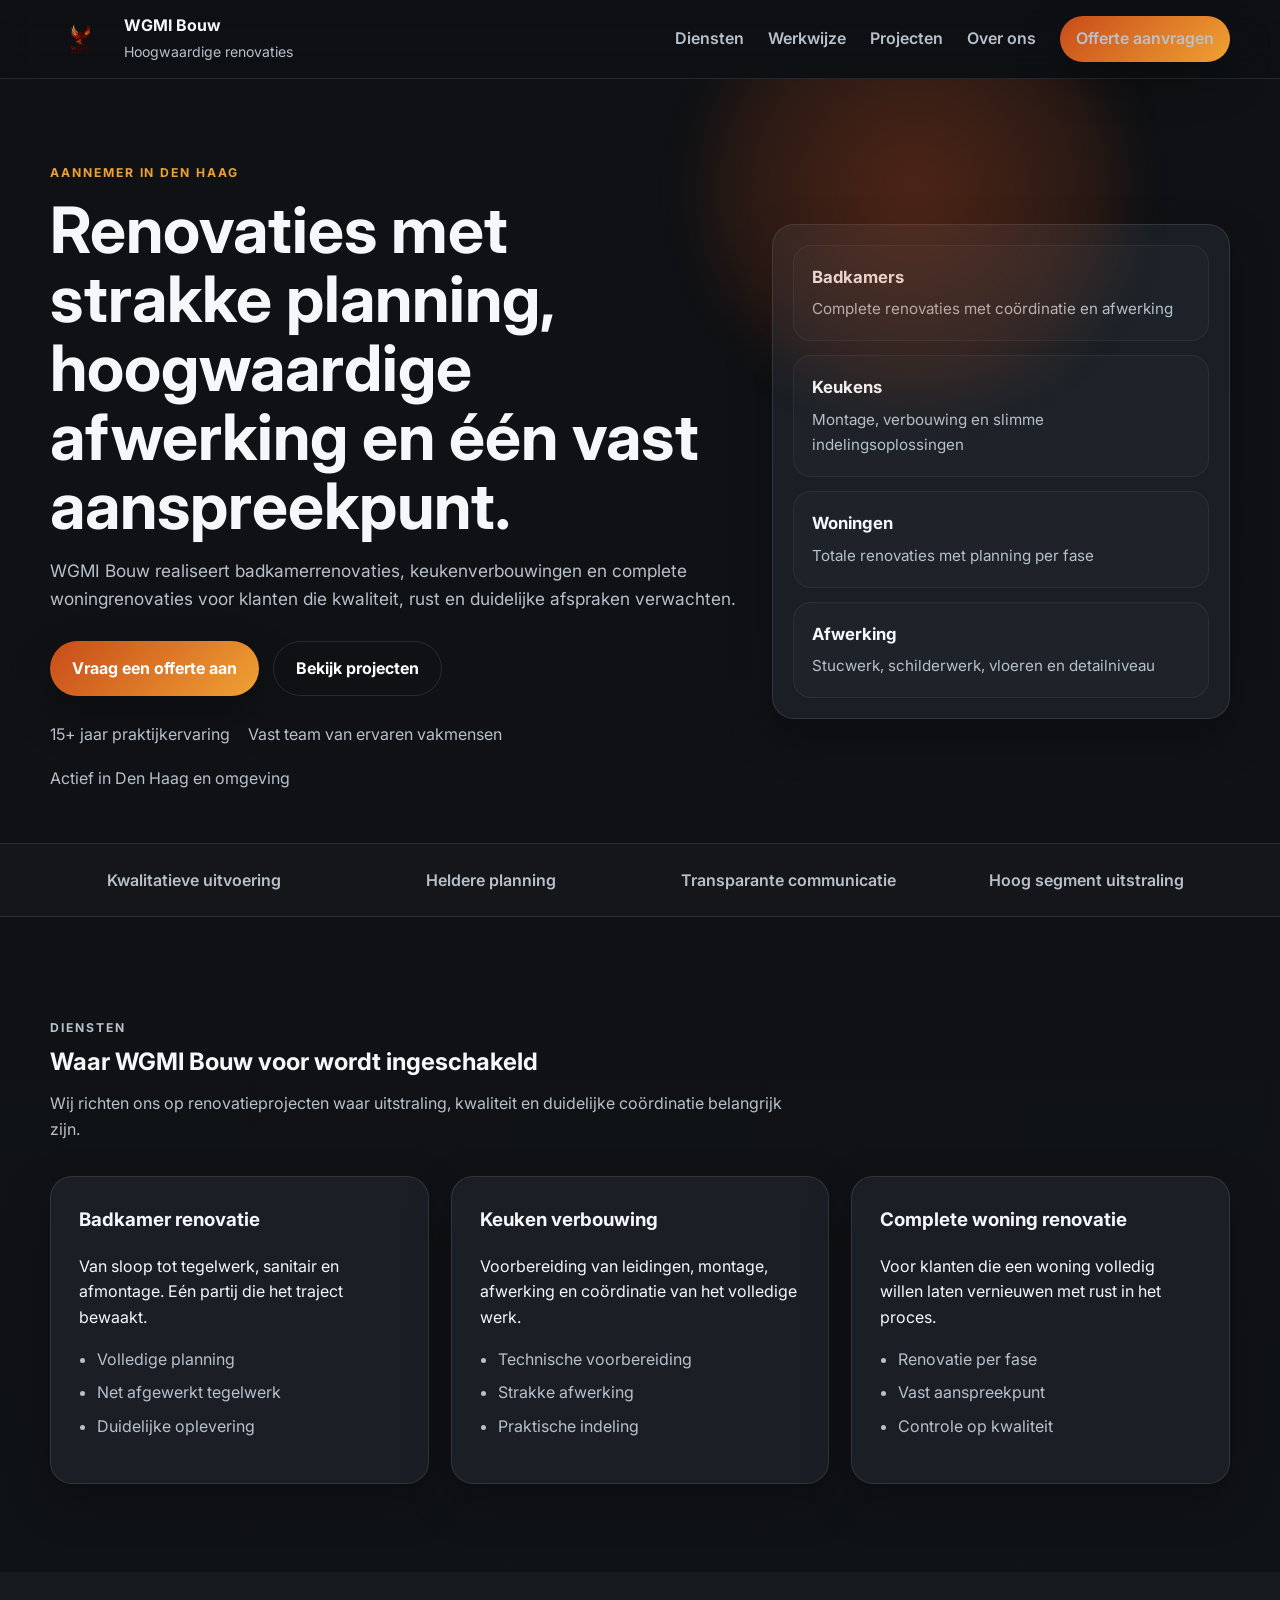
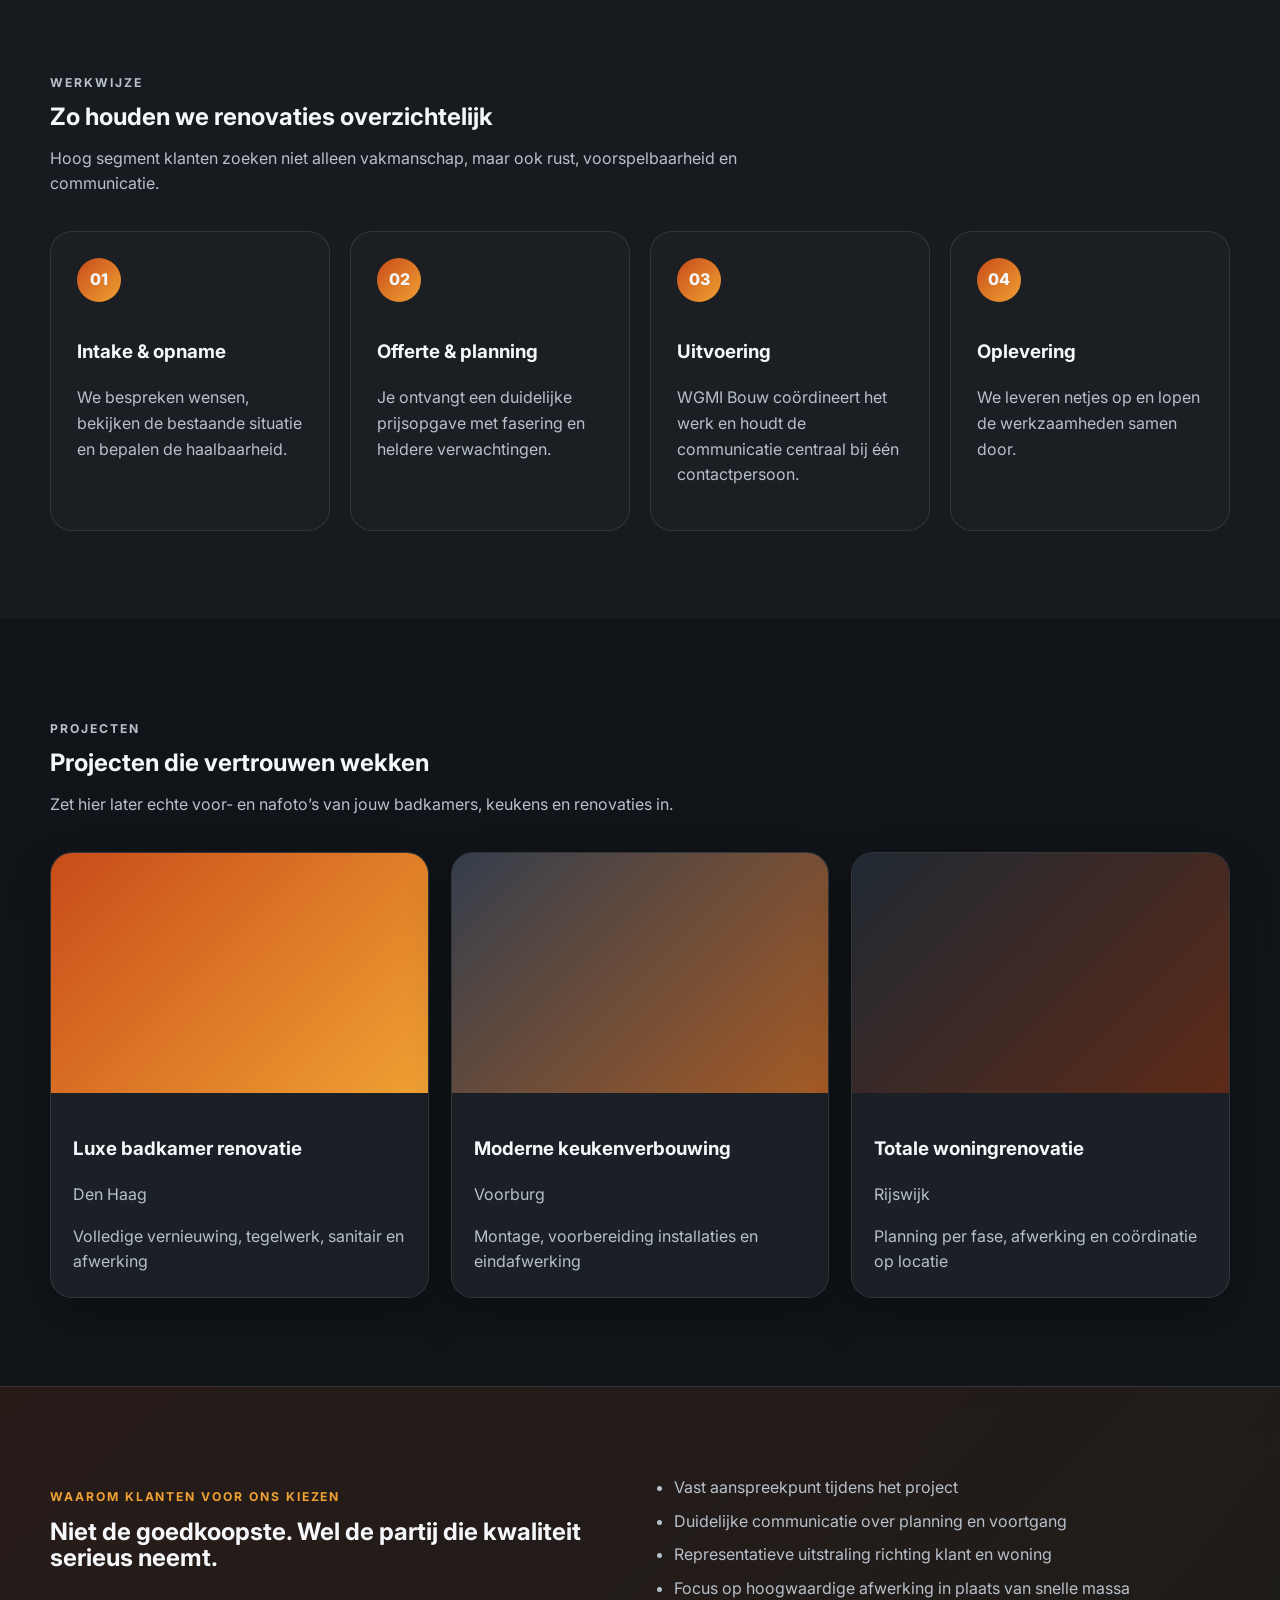
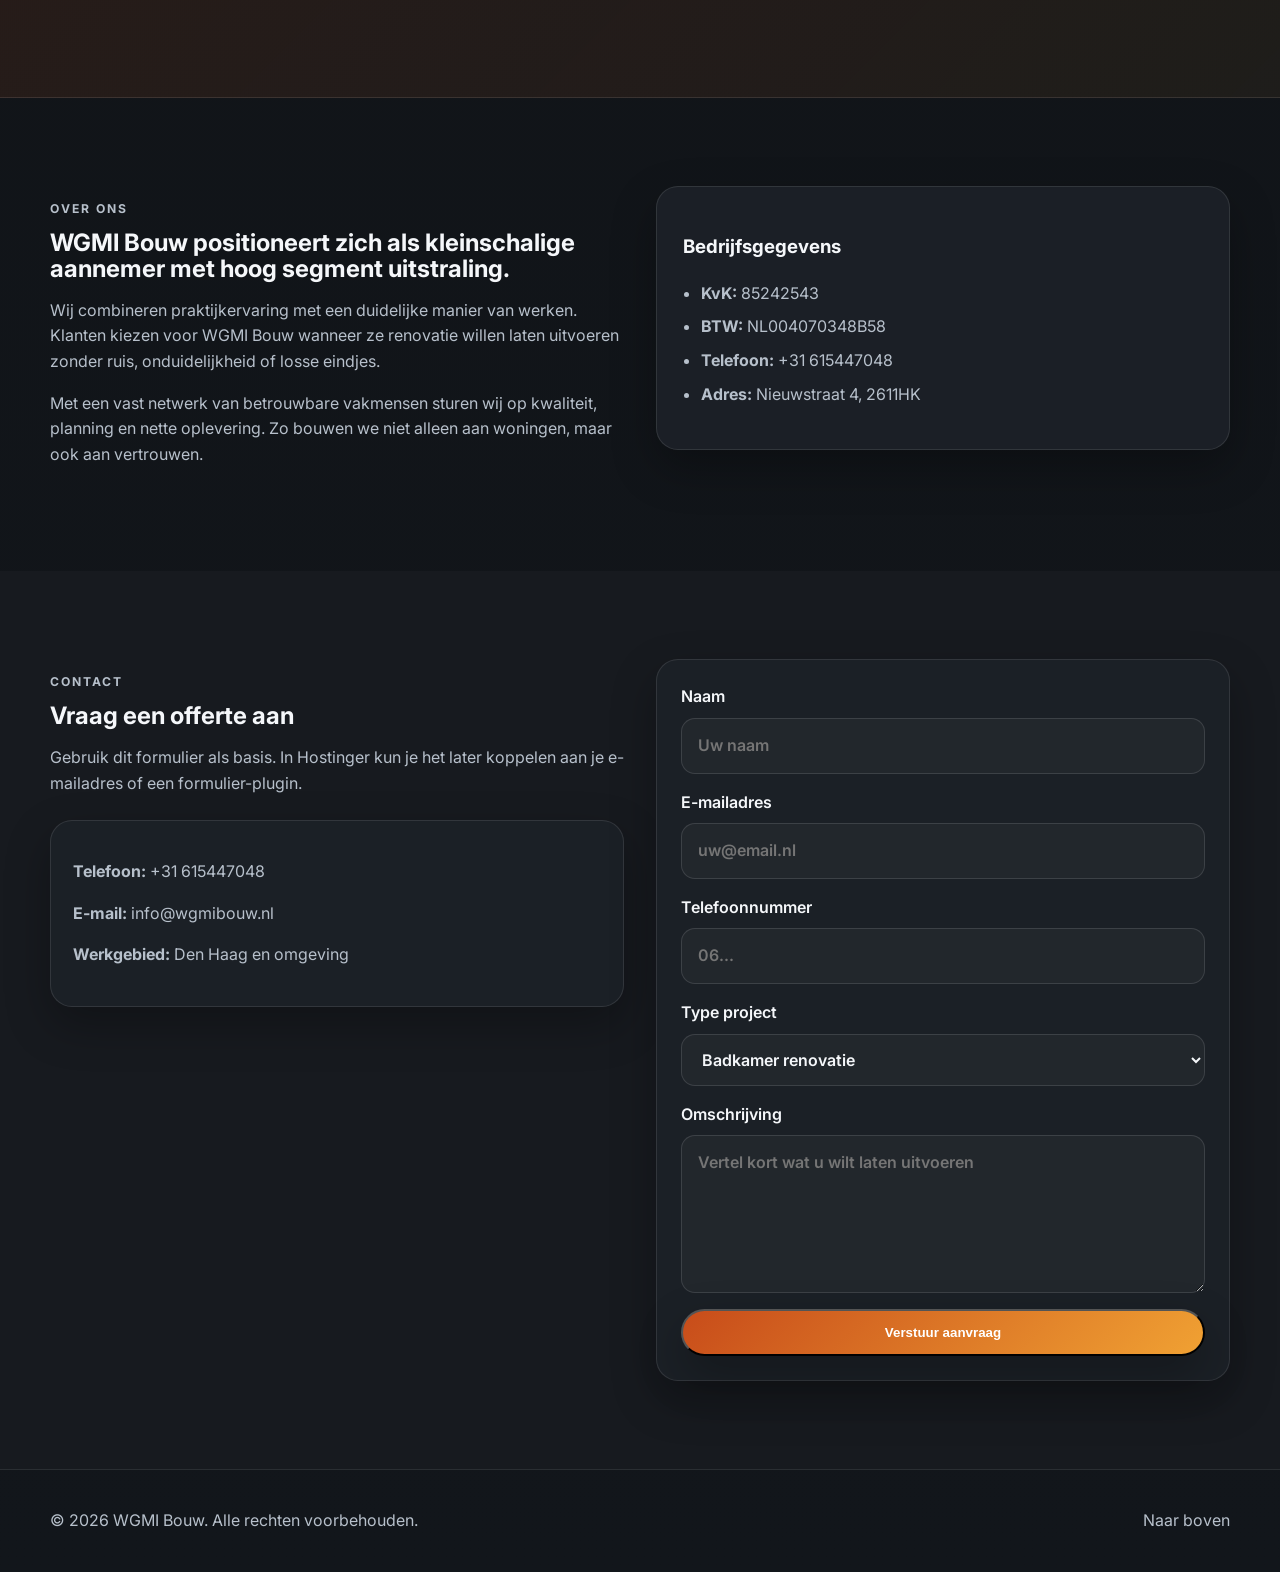
==== index.html @ ca3b4410 "Initial commit" ====
<!DOCTYPE html>
<html lang="nl">
<head>
  <meta charset="UTF-8" />
  <meta name="viewport" content="width=device-width, initial-scale=1.0" />
  <title>WGMI Bouw | Hoogwaardige renovaties in Den Haag</title>
  <meta name="description" content="WGMI Bouw realiseert hoogwaardige badkamerrenovaties, keukenverbouwingen en complete woningrenovaties in Den Haag en omgeving." />
  <meta name="keywords" content="aannemer Den Haag, renovatie Den Haag, badkamer renovatie Den Haag, keuken verbouwing Den Haag, WGMI Bouw" />
  <meta property="og:title" content="WGMI Bouw | Hoogwaardige renovaties in Den Haag" />
  <meta property="og:description" content="Duidelijke planning, hoogwaardige afwerking en één vast aanspreekpunt voor renovaties in Den Haag." />
  <meta property="og:image" content="assets/logo.png" />
  <link rel="preconnect" href="https://fonts.googleapis.com">
  <link rel="preconnect" href="https://fonts.gstatic.com" crossorigin>
  <link href="https://fonts.googleapis.com/css2?family=Inter:wght@400;500;600;700;800&display=swap" rel="stylesheet">
  <link rel="stylesheet" href="styles.css" />
</head>
<body>
  <header class="site-header">
    <div class="container nav-wrap">
      <a class="brand" href="#top">
        <img src="assets/logo.png" alt="WGMI Bouw logo">
        <div>
          <strong>WGMI Bouw</strong>
          <span>Hoogwaardige renovaties</span>
        </div>
      </a>

      <button class="nav-toggle" aria-label="Open menu">☰</button>

      <nav class="nav">
        <a href="#diensten">Diensten</a>
        <a href="#werkwijze">Werkwijze</a>
        <a href="#projecten">Projecten</a>
        <a href="#over">Over ons</a>
        <a href="#contact" class="btn btn-small">Offerte aanvragen</a>
      </nav>
    </div>
  </header>

  <main id="top">
    <section class="hero">
      <div class="container hero-grid">
        <div class="hero-copy">
          <p class="eyebrow">Aannemer in Den Haag</p>
          <h1>Renovaties met strakke planning, hoogwaardige afwerking en één vast aanspreekpunt.</h1>
          <p class="lead">
            WGMI Bouw realiseert badkamerrenovaties, keukenverbouwingen en complete woningrenovaties
            voor klanten die kwaliteit, rust en duidelijke afspraken verwachten.
          </p>

          <div class="hero-cta">
            <a href="#contact" class="btn">Vraag een offerte aan</a>
            <a href="#projecten" class="btn btn-secondary">Bekijk projecten</a>
          </div>

          <ul class="hero-points">
            <li>15+ jaar praktijkervaring</li>
            <li>Vast team van ervaren vakmensen</li>
            <li>Actief in Den Haag en omgeving</li>
          </ul>
        </div>

        <div class="hero-card">
          <div class="stat-grid">
            <article>
              <strong>Badkamers</strong>
              <span>Complete renovaties met coördinatie en afwerking</span>
            </article>
            <article>
              <strong>Keukens</strong>
              <span>Montage, verbouwing en slimme indelingsoplossingen</span>
            </article>
            <article>
              <strong>Woningen</strong>
              <span>Totale renovaties met planning per fase</span>
            </article>
            <article>
              <strong>Afwerking</strong>
              <span>Stucwerk, schilderwerk, vloeren en detailniveau</span>
            </article>
          </div>
        </div>
      </div>
    </section>

    <section class="trustbar">
      <div class="container trust-items">
        <span>Kwalitatieve uitvoering</span>
        <span>Heldere planning</span>
        <span>Transparante communicatie</span>
        <span>Hoog segment uitstraling</span>
      </div>
    </section>

    <section id="diensten" class="section">
      <div class="container">
        <div class="section-head">
          <p class="eyebrow">Diensten</p>
          <h2>Waar WGMI Bouw voor wordt ingeschakeld</h2>
          <p>
            Wij richten ons op renovatieprojecten waar uitstraling, kwaliteit en duidelijke coördinatie belangrijk zijn.
          </p>
        </div>

        <div class="cards three">
          <article class="card service-card">
            <h3>Badkamer renovatie</h3>
            <p>Van sloop tot tegelwerk, sanitair en afmontage. Eén partij die het traject bewaakt.</p>
            <ul>
              <li>Volledige planning</li>
              <li>Net afgewerkt tegelwerk</li>
              <li>Duidelijke oplevering</li>
            </ul>
          </article>

          <article class="card service-card">
            <h3>Keuken verbouwing</h3>
            <p>Voorbereiding van leidingen, montage, afwerking en coördinatie van het volledige werk.</p>
            <ul>
              <li>Technische voorbereiding</li>
              <li>Strakke afwerking</li>
              <li>Praktische indeling</li>
            </ul>
          </article>

          <article class="card service-card">
            <h3>Complete woning renovatie</h3>
            <p>Voor klanten die een woning volledig willen laten vernieuwen met rust in het proces.</p>
            <ul>
              <li>Renovatie per fase</li>
              <li>Vast aanspreekpunt</li>
              <li>Controle op kwaliteit</li>
            </ul>
          </article>
        </div>
      </div>
    </section>

    <section id="werkwijze" class="section section-dark">
      <div class="container">
        <div class="section-head">
          <p class="eyebrow">Werkwijze</p>
          <h2>Zo houden we renovaties overzichtelijk</h2>
          <p>
            Hoog segment klanten zoeken niet alleen vakmanschap, maar ook rust, voorspelbaarheid en communicatie.
          </p>
        </div>

        <div class="steps">
          <article class="step">
            <span>01</span>
            <h3>Intake & opname</h3>
            <p>We bespreken wensen, bekijken de bestaande situatie en bepalen de haalbaarheid.</p>
          </article>
          <article class="step">
            <span>02</span>
            <h3>Offerte & planning</h3>
            <p>Je ontvangt een duidelijke prijsopgave met fasering en heldere verwachtingen.</p>
          </article>
          <article class="step">
            <span>03</span>
            <h3>Uitvoering</h3>
            <p>WGMI Bouw coördineert het werk en houdt de communicatie centraal bij één contactpersoon.</p>
          </article>
          <article class="step">
            <span>04</span>
            <h3>Oplevering</h3>
            <p>We leveren netjes op en lopen de werkzaamheden samen door.</p>
          </article>
        </div>
      </div>
    </section>

    <section id="projecten" class="section">
      <div class="container">
        <div class="section-head">
          <p class="eyebrow">Projecten</p>
          <h2>Projecten die vertrouwen wekken</h2>
          <p>
            Zet hier later echte voor- en nafoto’s van jouw badkamers, keukens en renovaties in.
          </p>
        </div>

        <div class="cards three portfolio">
          <article class="project-card">
            <div class="project-visual gradient-1"></div>
            <div class="project-body">
              <h3>Luxe badkamer renovatie</h3>
              <p>Den Haag</p>
              <span>Volledige vernieuwing, tegelwerk, sanitair en afwerking</span>
            </div>
          </article>

          <article class="project-card">
            <div class="project-visual gradient-2"></div>
            <div class="project-body">
              <h3>Moderne keukenverbouwing</h3>
              <p>Voorburg</p>
              <span>Montage, voorbereiding installaties en eindafwerking</span>
            </div>
          </article>

          <article class="project-card">
            <div class="project-visual gradient-3"></div>
            <div class="project-body">
              <h3>Totale woningrenovatie</h3>
              <p>Rijswijk</p>
              <span>Planning per fase, afwerking en coördinatie op locatie</span>
            </div>
          </article>
        </div>
      </div>
    </section>

    <section class="section section-accent">
      <div class="container split">
        <div>
          <p class="eyebrow">Waarom klanten voor ons kiezen</p>
          <h2>Niet de goedkoopste. Wel de partij die kwaliteit serieus neemt.</h2>
        </div>

        <ul class="check-list">
          <li>Vast aanspreekpunt tijdens het project</li>
          <li>Duidelijke communicatie over planning en voortgang</li>
          <li>Representatieve uitstraling richting klant en woning</li>
          <li>Focus op hoogwaardige afwerking in plaats van snelle massa</li>
        </ul>
      </div>
    </section>

    <section id="over" class="section">
      <div class="container about-grid">
        <div>
          <p class="eyebrow">Over ons</p>
          <h2>WGMI Bouw positioneert zich als kleinschalige aannemer met hoog segment uitstraling.</h2>
          <p>
            Wij combineren praktijkervaring met een duidelijke manier van werken. Klanten kiezen voor WGMI Bouw
            wanneer ze renovatie willen laten uitvoeren zonder ruis, onduidelijkheid of losse eindjes.
          </p>
          <p>
            Met een vast netwerk van betrouwbare vakmensen sturen wij op kwaliteit, planning en nette oplevering.
            Zo bouwen we niet alleen aan woningen, maar ook aan vertrouwen.
          </p>
        </div>

        <aside class="about-box">
          <h3>Bedrijfsgegevens</h3>
          <ul>
            <li><strong>KvK:</strong> 85242543</li>
            <li><strong>BTW:</strong> NL004070348B58</li>
            <li><strong>Telefoon:</strong> +31 615447048</li>
            <li><strong>Adres:</strong> Nieuwstraat 4, 2611HK</li>
          </ul>
        </aside>
      </div>
    </section>

    <section id="contact" class="section section-dark">
      <div class="container contact-grid">
        <div>
          <p class="eyebrow">Contact</p>
          <h2>Vraag een offerte aan</h2>
          <p>
            Gebruik dit formulier als basis. In Hostinger kun je het later koppelen aan je e-mailadres of een formulier-plugin.
          </p>

          <div class="contact-card">
            <p><strong>Telefoon:</strong> <a href="tel:+31615447048">+31 615447048</a></p>
            <p><strong>E-mail:</strong> <a href="mailto:info@wgmibouw.nl">info@wgmibouw.nl</a></p>
            <p><strong>Werkgebied:</strong> Den Haag en omgeving</p>
          </div>
        </div>

        <form class="contact-form">
          <label>Naam
            <input type="text" placeholder="Uw naam">
          </label>

          <label>E-mailadres
            <input type="email" placeholder="uw@email.nl">
          </label>

          <label>Telefoonnummer
            <input type="tel" placeholder="06...">
          </label>

          <label>Type project
            <select>
              <option>Badkamer renovatie</option>
              <option>Keuken verbouwing</option>
              <option>Woning renovatie</option>
              <option>Afwerking / overige werkzaamheden</option>
            </select>
          </label>

          <label>Omschrijving
            <textarea rows="5" placeholder="Vertel kort wat u wilt laten uitvoeren"></textarea>
          </label>

          <button type="submit" class="btn">Verstuur aanvraag</button>
        </form>
      </div>
    </section>
  </main>

  <footer class="site-footer">
    <div class="container footer-wrap">
      <p>© <span id="year"></span> WGMI Bouw. Alle rechten voorbehouden.</p>
      <a href="#top">Naar boven</a>
    </div>
  </footer>

  <script src="script.js"></script>
</body>
</html>
---- styles.css ----
:root {
  --bg: #0f1114;
  --bg-soft: #171a1f;
  --panel: #1d2128;
  --text: #f5f7fa;
  --muted: #b7c0cb;
  --line: rgba(255,255,255,0.1);
  --accent: #c84c1a;
  --accent-2: #f0a133;
  --shadow: 0 18px 45px rgba(0,0,0,.28);
  --radius: 22px;
  --max: 1180px;
}

* { box-sizing: border-box; }
html { scroll-behavior: smooth; }

body {
  margin: 0;
  font-family: 'Inter', sans-serif;
  background: linear-gradient(180deg, #0f1114 0%, #12161b 100%);
  color: var(--text);
  line-height: 1.6;
}

img { max-width: 100%; display: block; }
a { color: inherit; text-decoration: none; }

.container {
  width: min(calc(100% - 32px), var(--max));
  margin: 0 auto;
}

.section { padding: 88px 0; }
.section-dark { background: var(--bg-soft); }

.section-accent {
  background: linear-gradient(135deg, rgba(200,76,26,.12), rgba(240,161,51,.06));
  border-top: 1px solid var(--line);
  border-bottom: 1px solid var(--line);
}

.eyebrow {
  color: var(--accent-2);
  text-transform: uppercase;
  letter-spacing: .16em;
  font-size: .76rem;
  font-weight: 700;
  margin-bottom: 12px;
}

.section-head {
  max-width: 760px;
  margin-bottom: 34px;
}

.section-head h2, .hero h1, .split h2, .about-grid h2, .contact-grid h2 {
  line-height: 1.08;
  margin: 0 0 14px;
}

.section-head p, .lead, .about-grid p, .contact-grid p {
  color: var(--muted);
}

.site-header {
  position: sticky;
  top: 0;
  z-index: 20;
  backdrop-filter: blur(16px);
  background: rgba(15,17,20,.72);
  border-bottom: 1px solid var(--line);
}

.nav-wrap {
  display: flex;
  align-items: center;
  justify-content: space-between;
  min-height: 78px;
  gap: 18px;
}

.brand {
  display: flex;
  align-items: center;
  gap: 12px;
}

.brand img {
  width: 62px;
  height: 62px;
  object-fit: contain;
}

.brand strong {
  display: block;
  font-size: 1rem;
}

.brand span {
  color: var(--muted);
  font-size: .88rem;
}

.nav {
  display: flex;
  align-items: center;
  gap: 24px;
}

.nav a {
  color: var(--muted);
  font-weight: 600;
}

.nav a:hover { color: var(--text); }

.nav-toggle {
  display: none;
  background: transparent;
  color: var(--text);
  border: 1px solid var(--line);
  border-radius: 12px;
  padding: 8px 12px;
}

.btn {
  display: inline-flex;
  align-items: center;
  justify-content: center;
  padding: 14px 22px;
  border-radius: 999px;
  background: linear-gradient(135deg, var(--accent), var(--accent-2));
  color: white;
  font-weight: 700;
  box-shadow: var(--shadow);
}

.btn-small { padding: 10px 16px; }

.btn-secondary {
  background: transparent;
  border: 1px solid var(--line);
  box-shadow: none;
}

.hero {
  padding: 72px 0 52px;
  position: relative;
  overflow: clip;
}

.hero::before {
  content: "";
  position: absolute;
  inset: -100px auto auto 55%;
  width: 420px;
  height: 420px;
  border-radius: 50%;
  background: radial-gradient(circle, rgba(200,76,26,.35), rgba(200,76,26,0));
  filter: blur(24px);
}

.hero-grid {
  display: grid;
  grid-template-columns: 1.2fr .8fr;
  gap: 34px;
  align-items: center;
}

.hero h1 {
  font-size: clamp(2.4rem, 5vw, 4.3rem);
}

.lead {
  font-size: 1.08rem;
  max-width: 720px;
}

.hero-cta {
  display: flex;
  gap: 14px;
  flex-wrap: wrap;
  margin: 28px 0 26px;
}

.hero-points {
  display: flex;
  flex-wrap: wrap;
  gap: 18px;
  padding: 0;
  margin: 0;
  list-style: none;
  color: var(--muted);
}

.hero-card, .card, .project-card, .about-box, .contact-form, .contact-card {
  background: rgba(29,33,40,.88);
  border: 1px solid var(--line);
  border-radius: var(--radius);
  box-shadow: var(--shadow);
}

.hero-card { padding: 20px; }

.stat-grid {
  display: grid;
  gap: 14px;
}

.stat-grid article {
  padding: 18px;
  background: rgba(255,255,255,.02);
  border: 1px solid rgba(255,255,255,.06);
  border-radius: 18px;
}

.stat-grid strong {
  display: block;
  margin-bottom: 6px;
  font-size: 1.05rem;
}

.stat-grid span {
  color: var(--muted);
  font-size: .95rem;
}

.trustbar {
  border-top: 1px solid var(--line);
  border-bottom: 1px solid var(--line);
  background: rgba(255,255,255,.02);
}

.trust-items {
  min-height: 72px;
  display: grid;
  grid-template-columns: repeat(4, 1fr);
  gap: 10px;
  align-items: center;
  text-align: center;
  color: var(--muted);
  font-weight: 600;
}

.cards.three, .portfolio {
  display: grid;
  grid-template-columns: repeat(3, 1fr);
  gap: 22px;
}

.card { padding: 28px; }

.service-card h3 { margin-top: 0; }

.service-card ul,
.check-list,
.about-box ul {
  padding-left: 18px;
  color: var(--muted);
}

.service-card li,
.check-list li,
.about-box li {
  margin-bottom: 8px;
}

.steps {
  display: grid;
  grid-template-columns: repeat(4, 1fr);
  gap: 20px;
}

.step {
  padding: 26px;
  background: rgba(255,255,255,.02);
  border: 1px solid var(--line);
  border-radius: var(--radius);
}

.step span {
  display: inline-flex;
  width: 44px;
  height: 44px;
  align-items: center;
  justify-content: center;
  border-radius: 50%;
  background: linear-gradient(135deg, var(--accent), var(--accent-2));
  font-weight: 800;
  margin-bottom: 16px;
}

.step p { color: var(--muted); }

.project-card { overflow: hidden; }

.project-visual { height: 240px; }

.gradient-1 { background: linear-gradient(135deg, #c84c1a, #f0a133); }
.gradient-2 { background: linear-gradient(135deg, #343e4d, #a55b25); }
.gradient-3 { background: linear-gradient(135deg, #1f2933, #5d2a17); }

.project-body { padding: 22px; }

.project-body p,
.project-body span {
  color: var(--muted);
  display: block;
}

.split,
.about-grid,
.contact-grid {
  display: grid;
  grid-template-columns: 1fr 1fr;
  gap: 32px;
  align-items: start;
}

.check-list { margin: 0; }

.about-box { padding: 26px; }

.contact-card {
  padding: 22px;
  margin-top: 24px;
}

.contact-form {
  padding: 24px;
  display: grid;
  gap: 16px;
}

.contact-form label {
  display: grid;
  gap: 8px;
  font-weight: 600;
}

input, select, textarea {
  width: 100%;
  border-radius: 14px;
  border: 1px solid rgba(255,255,255,.12);
  background: rgba(255,255,255,.03);
  color: var(--text);
  padding: 14px 16px;
  font: inherit;
}

textarea { resize: vertical; }

.site-footer {
  border-top: 1px solid var(--line);
  padding: 22px 0;
}

.footer-wrap {
  display: flex;
  align-items: center;
  justify-content: space-between;
  gap: 20px;
  color: var(--muted);
}

@media (max-width: 980px) {
  .hero-grid,
  .split,
  .about-grid,
  .contact-grid,
  .steps,
  .cards.three,
  .portfolio,
  .trust-items {
    grid-template-columns: 1fr 1fr;
  }
}

@media (max-width: 760px) {
  .nav-toggle { display: inline-flex; }

  .nav {
    position: absolute;
    right: 16px;
    top: 78px;
    background: rgba(23,26,31,.98);
    border: 1px solid var(--line);
    border-radius: 18px;
    padding: 14px;
    min-width: 220px;
    display: none;
    flex-direction: column;
    align-items: stretch;
    gap: 12px;
  }

  .nav.open { display: flex; }

  .hero-grid,
  .split,
  .about-grid,
  .contact-grid,
  .steps,
  .cards.three,
  .portfolio,
  .trust-items {
    grid-template-columns: 1fr;
  }

  .section { padding: 72px 0; }
  .hero { padding-top: 42px; }
  .hero h1 { font-size: 2.3rem; }
  .footer-wrap { flex-direction: column; align-items: flex-start; }
}
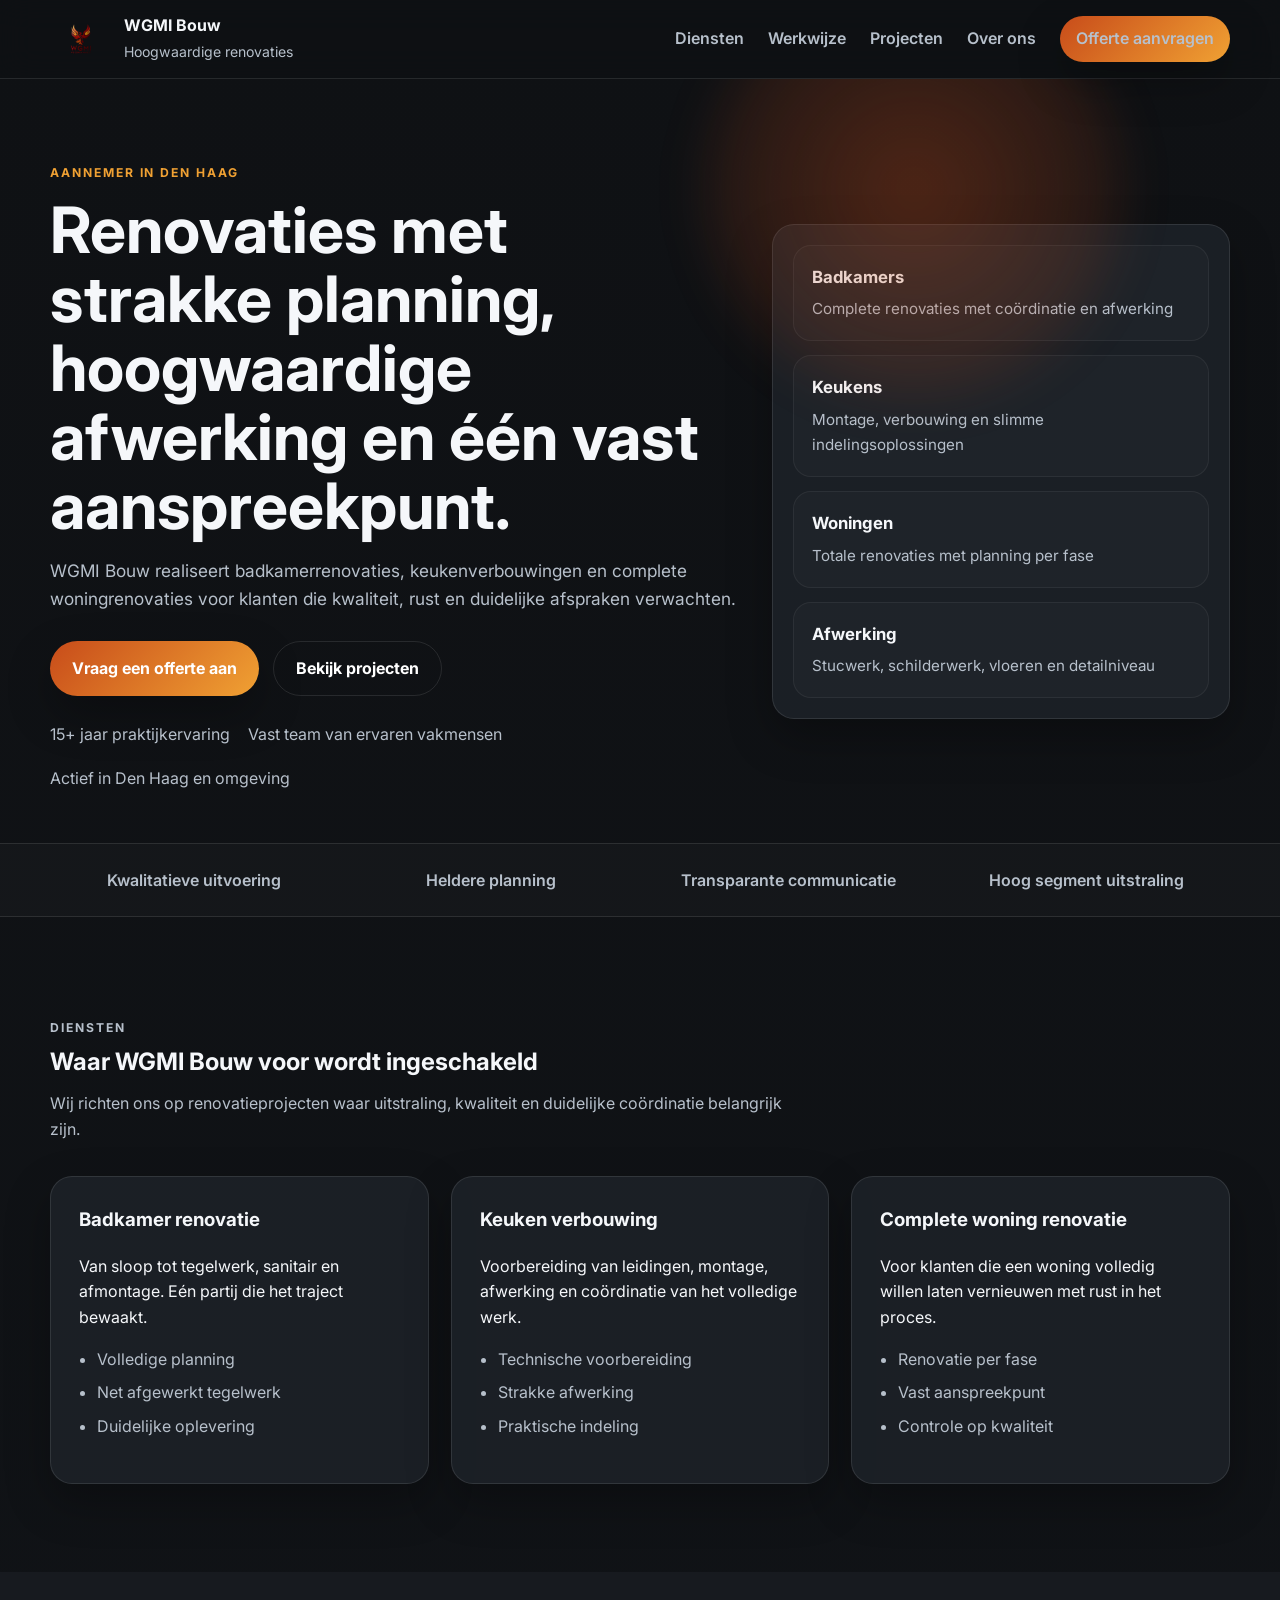
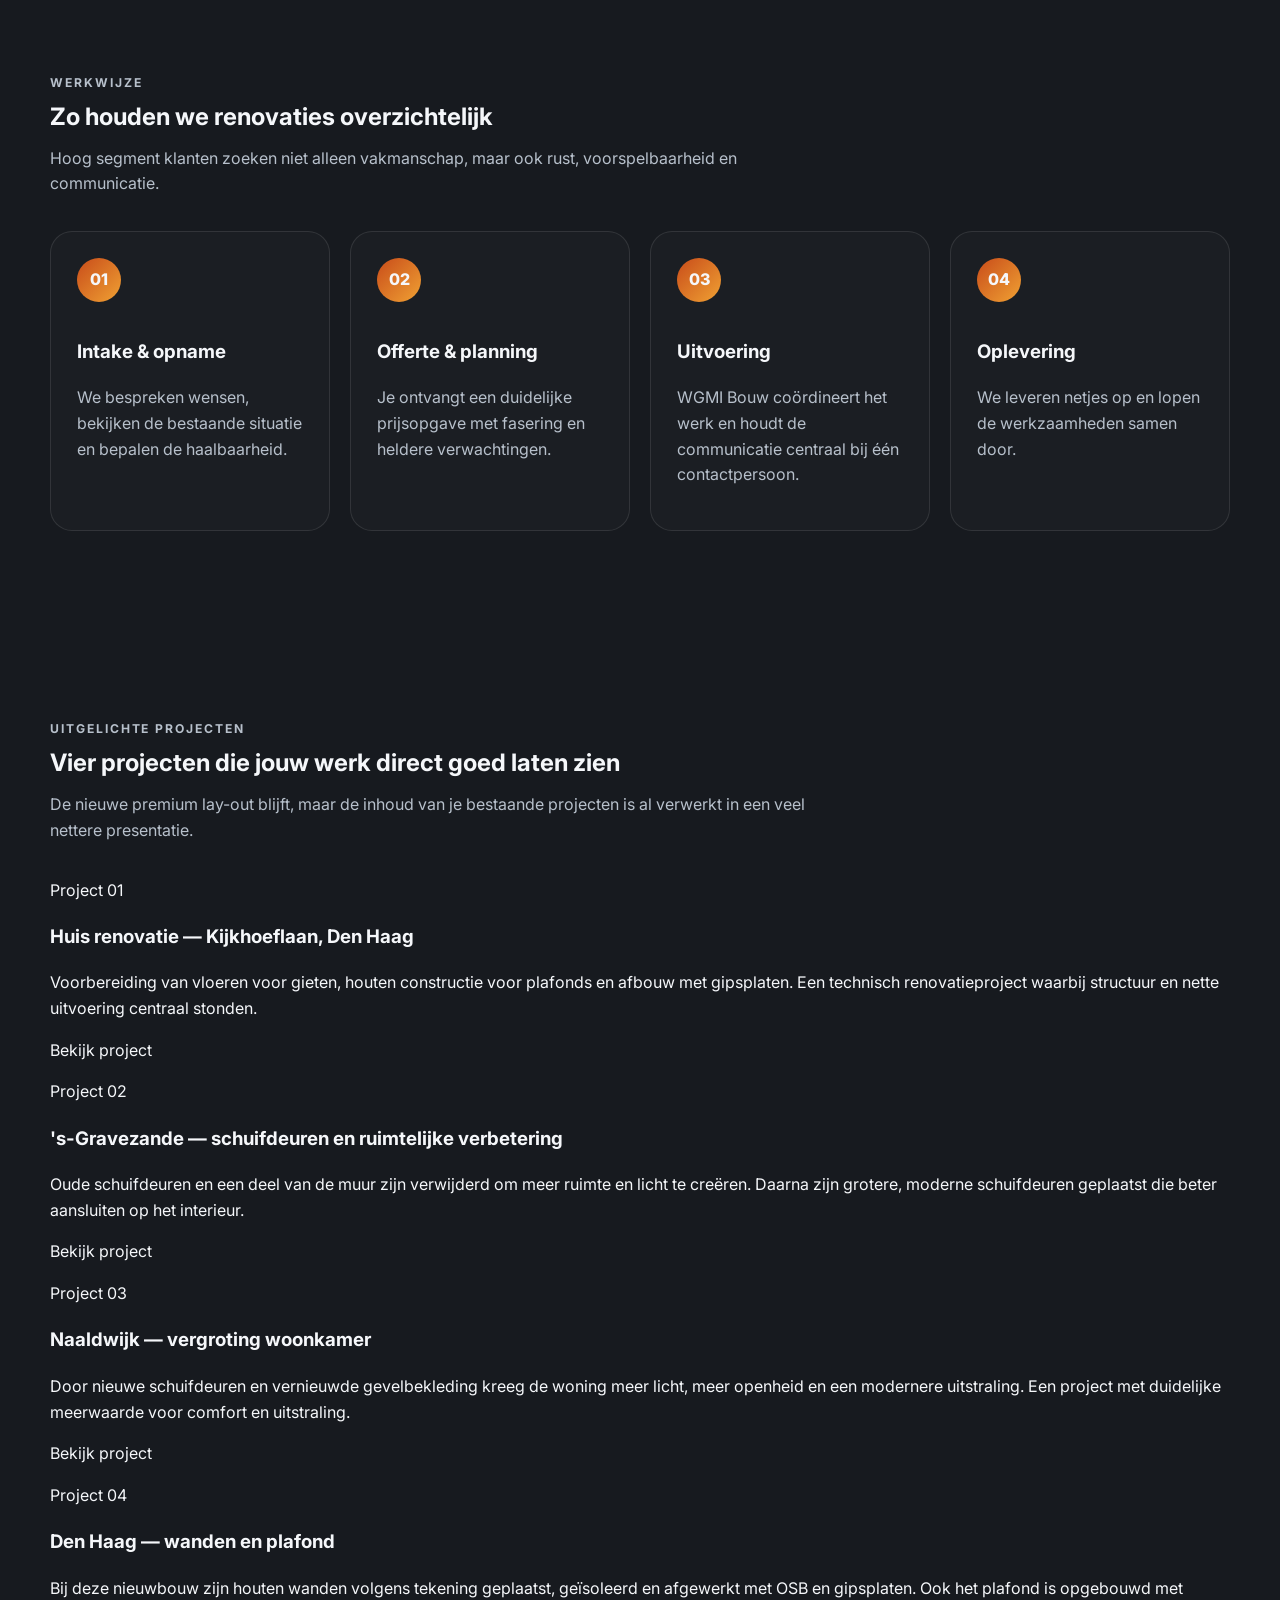
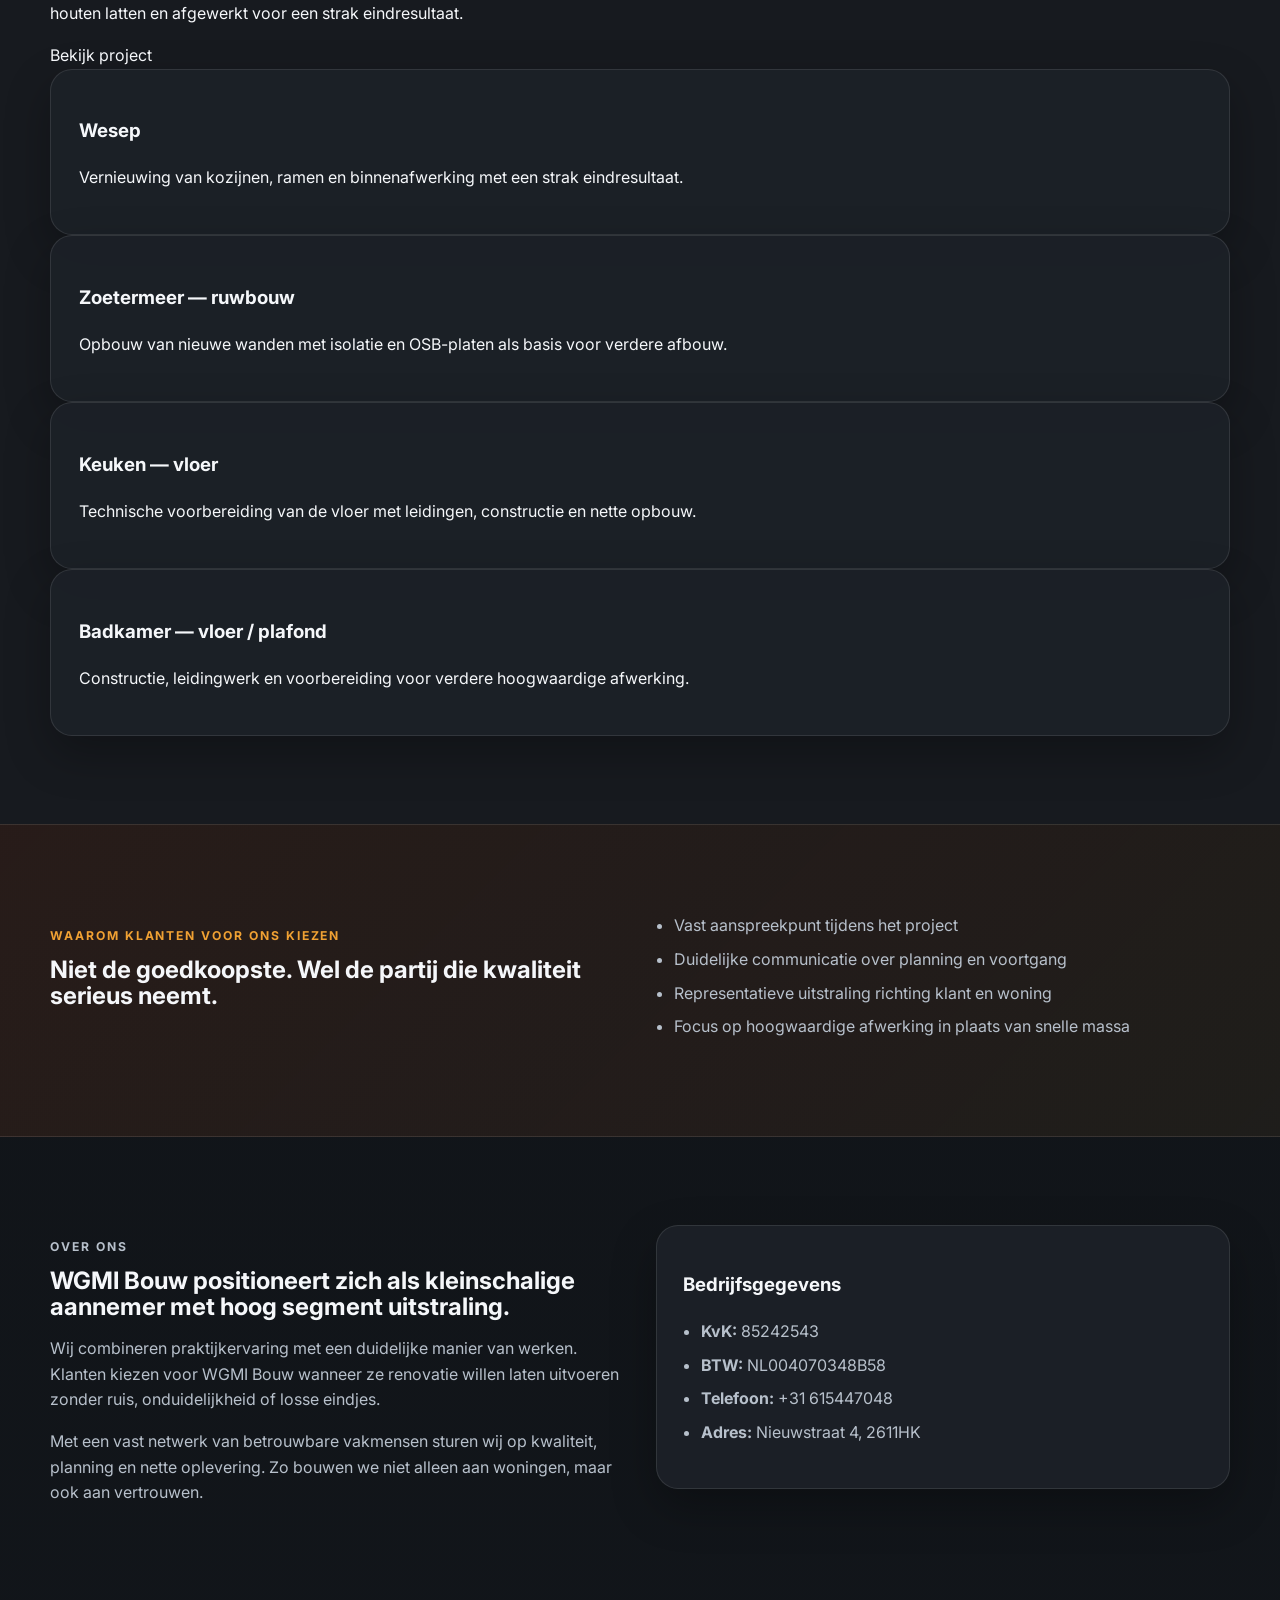
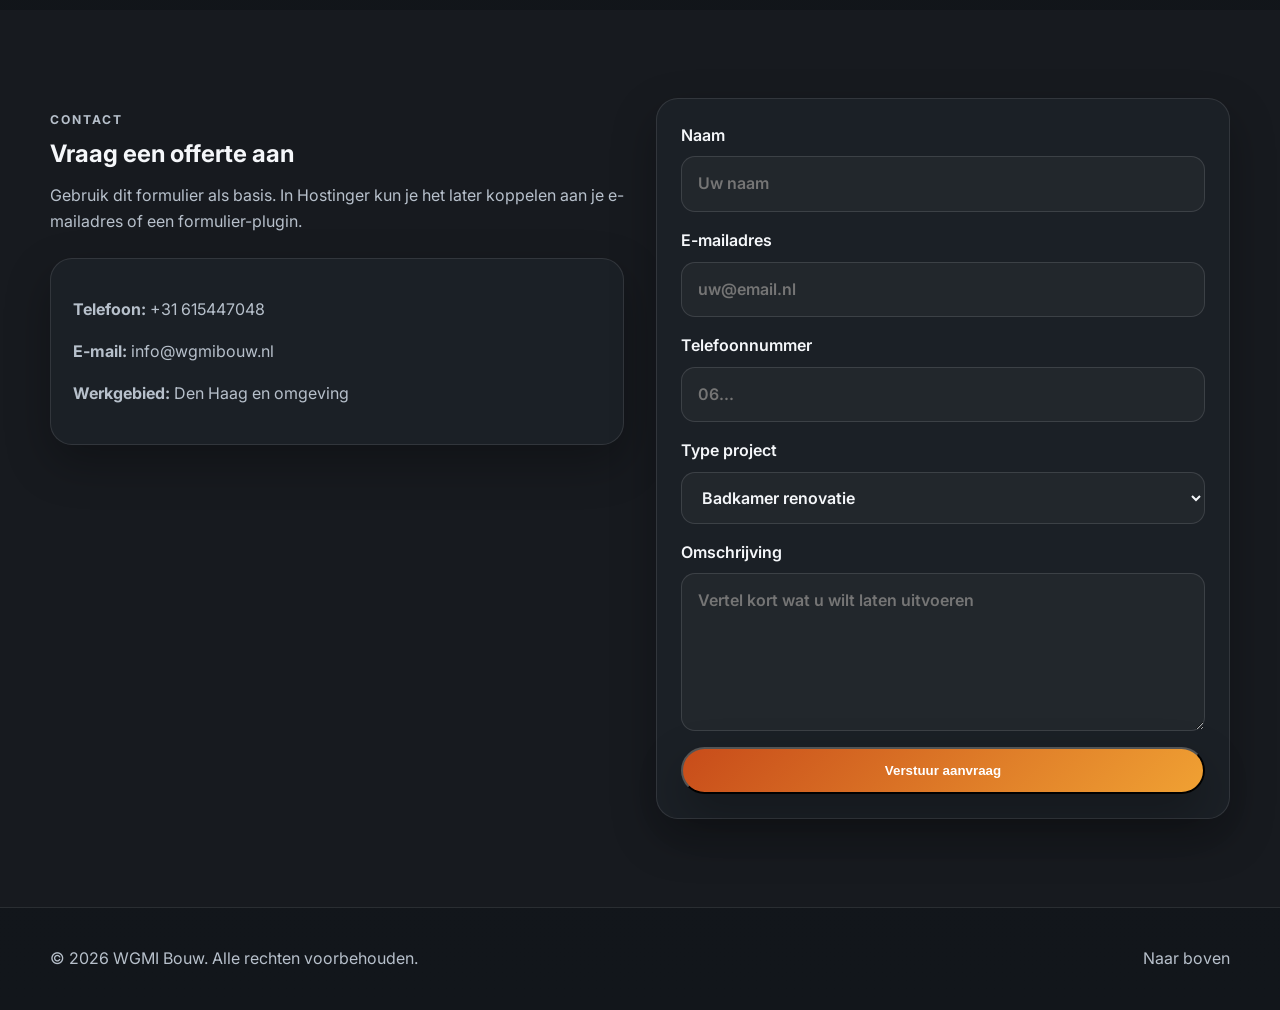
==== commit 79ed39f2: "Update index.html" ====
--- a/index.html
+++ b/index.html
@@ -171,46 +171,76 @@
       </div>
     </section>
 
-    <section id="projecten" class="section">
-      <div class="container">
-        <div class="section-head">
-          <p class="eyebrow">Projecten</p>
-          <h2>Projecten die vertrouwen wekken</h2>
-          <p>
-            Zet hier later echte voor- en nafoto’s van jouw badkamers, keukens en renovaties in.
-          </p>
-        </div>
-
-        <div class="cards three portfolio">
-          <article class="project-card">
-            <div class="project-visual gradient-1"></div>
-            <div class="project-body">
-              <h3>Luxe badkamer renovatie</h3>
-              <p>Den Haag</p>
-              <span>Volledige vernieuwing, tegelwerk, sanitair en afwerking</span>
-            </div>
-          </article>
-
-          <article class="project-card">
-            <div class="project-visual gradient-2"></div>
-            <div class="project-body">
-              <h3>Moderne keukenverbouwing</h3>
-              <p>Voorburg</p>
-              <span>Montage, voorbereiding installaties en eindafwerking</span>
-            </div>
-          </article>
-
-          <article class="project-card">
-            <div class="project-visual gradient-3"></div>
-            <div class="project-body">
-              <h3>Totale woningrenovatie</h3>
-              <p>Rijswijk</p>
-              <span>Planning per fase, afwerking en coördinatie op locatie</span>
-            </div>
-          </article>
-        </div>
-      </div>
-    </section>
+   <section id="projecten" class="section section-dark">
+  <div class="container">
+    <div class="section-head">
+      <p class="eyebrow">Uitgelichte projecten</p>
+      <h2>Vier projecten die jouw werk direct goed laten zien</h2>
+      <p>De nieuwe premium lay-out blijft, maar de inhoud van je bestaande projecten is al verwerkt in een veel nettere presentatie.</p>
+    </div>
+
+    <div class="project-list">
+      <article class="feature-project">
+        <div class="project-media dual gradient-1"></div>
+        <div class="project-copy">
+          <p class="project-label">Project 01</p>
+          <h3>Huis renovatie — Kijkhoeflaan, Den Haag</h3>
+          <p>Voorbereiding van vloeren voor gieten, houten constructie voor plafonds en afbouw met gipsplaten. Een technisch renovatieproject waarbij structuur en nette uitvoering centraal stonden.</p>
+          <a href="project-kijkhoeflaan.html" class="text-link">Bekijk project</a>
+        </div>
+      </article>
+
+      <article class="feature-project reverse">
+        <div class="project-media dual gradient-2"></div>
+        <div class="project-copy">
+          <p class="project-label">Project 02</p>
+          <h3>'s-Gravezande — schuifdeuren en ruimtelijke verbetering</h3>
+          <p>Oude schuifdeuren en een deel van de muur zijn verwijderd om meer ruimte en licht te creëren. Daarna zijn grotere, moderne schuifdeuren geplaatst die beter aansluiten op het interieur.</p>
+          <a href="project-sgravezande.html" class="text-link">Bekijk project</a>
+        </div>
+      </article>
+
+      <article class="feature-project">
+        <div class="project-media dual gradient-3"></div>
+        <div class="project-copy">
+          <p class="project-label">Project 03</p>
+          <h3>Naaldwijk — vergroting woonkamer</h3>
+          <p>Door nieuwe schuifdeuren en vernieuwde gevelbekleding kreeg de woning meer licht, meer openheid en een modernere uitstraling. Een project met duidelijke meerwaarde voor comfort en uitstraling.</p>
+          <a href="project-naaldwijk.html" class="text-link">Bekijk project</a>
+        </div>
+      </article>
+
+      <article class="feature-project reverse">
+        <div class="project-media quad gradient-4"></div>
+        <div class="project-copy">
+          <p class="project-label">Project 04</p>
+          <h3>Den Haag — wanden en plafond</h3>
+          <p>Bij deze nieuwbouw zijn houten wanden volgens tekening geplaatst, geïsoleerd en afgewerkt met OSB en gipsplaten. Ook het plafond is opgebouwd met houten latten en afgewerkt voor een strak eindresultaat.</p>
+          <a href="project-denhaag-wanden.html" class="text-link">Bekijk project</a>
+        </div>
+      </article>
+    </div>
+
+    <div class="cards four compact-cards">
+      <article class="card compact-project">
+        <h3>Wesep</h3>
+        <p>Vernieuwing van kozijnen, ramen en binnenafwerking met een strak eindresultaat.</p>
+      </article>
+      <article class="card compact-project">
+        <h3>Zoetermeer — ruwbouw</h3>
+        <p>Opbouw van nieuwe wanden met isolatie en OSB-platen als basis voor verdere afbouw.</p>
+      </article>
+      <article class="card compact-project">
+        <h3>Keuken — vloer</h3>
+        <p>Technische voorbereiding van de vloer met leidingen, constructie en nette opbouw.</p>
+      </article>
+      <article class="card compact-project">
+        <h3>Badkamer — vloer / plafond</h3>
+        <p>Constructie, leidingwerk en voorbereiding voor verdere hoogwaardige afwerking.</p>
+      </article>
+    </div>
+  </div>
+</section>
 
     <section class="section section-accent">
       <div class="container split">
@@ -312,4 +342,5 @@
 
   <script src="script.js"></script>
 </body>
-</html>+</html>
+<!-- test -->
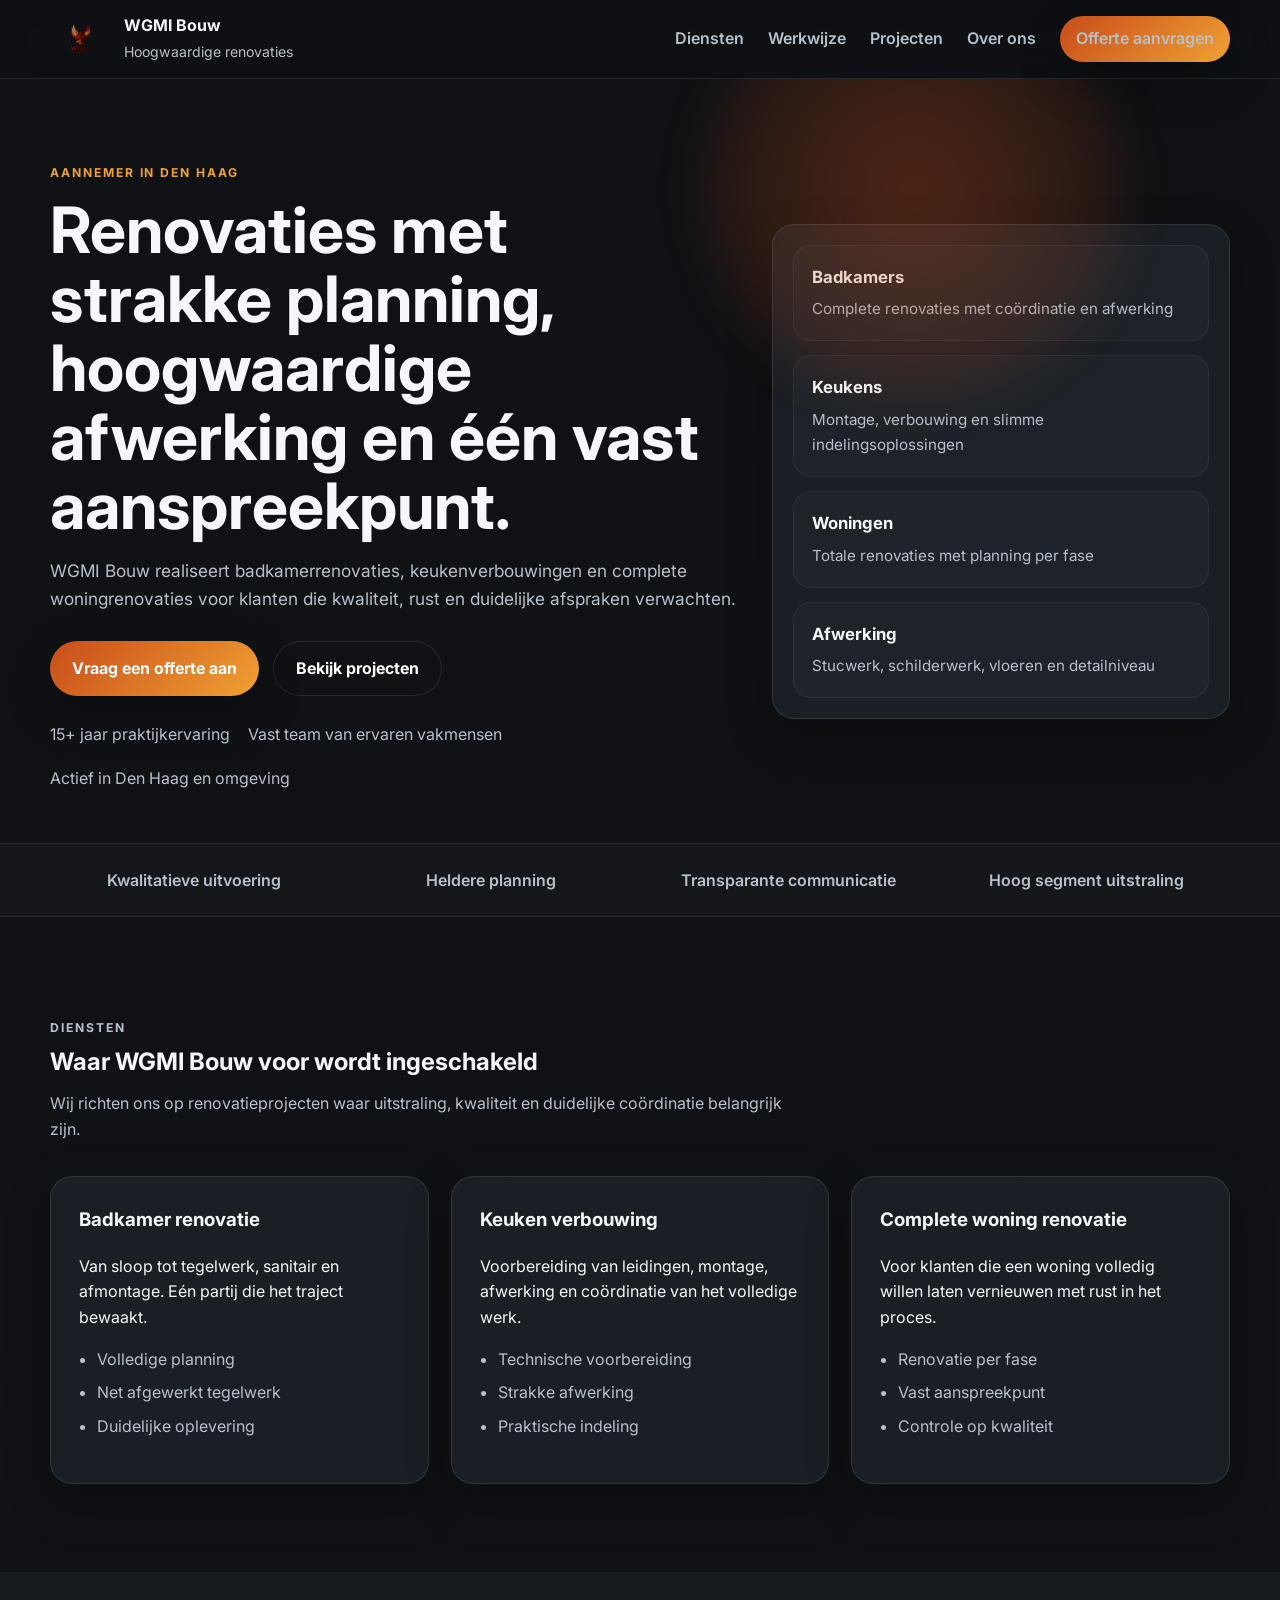
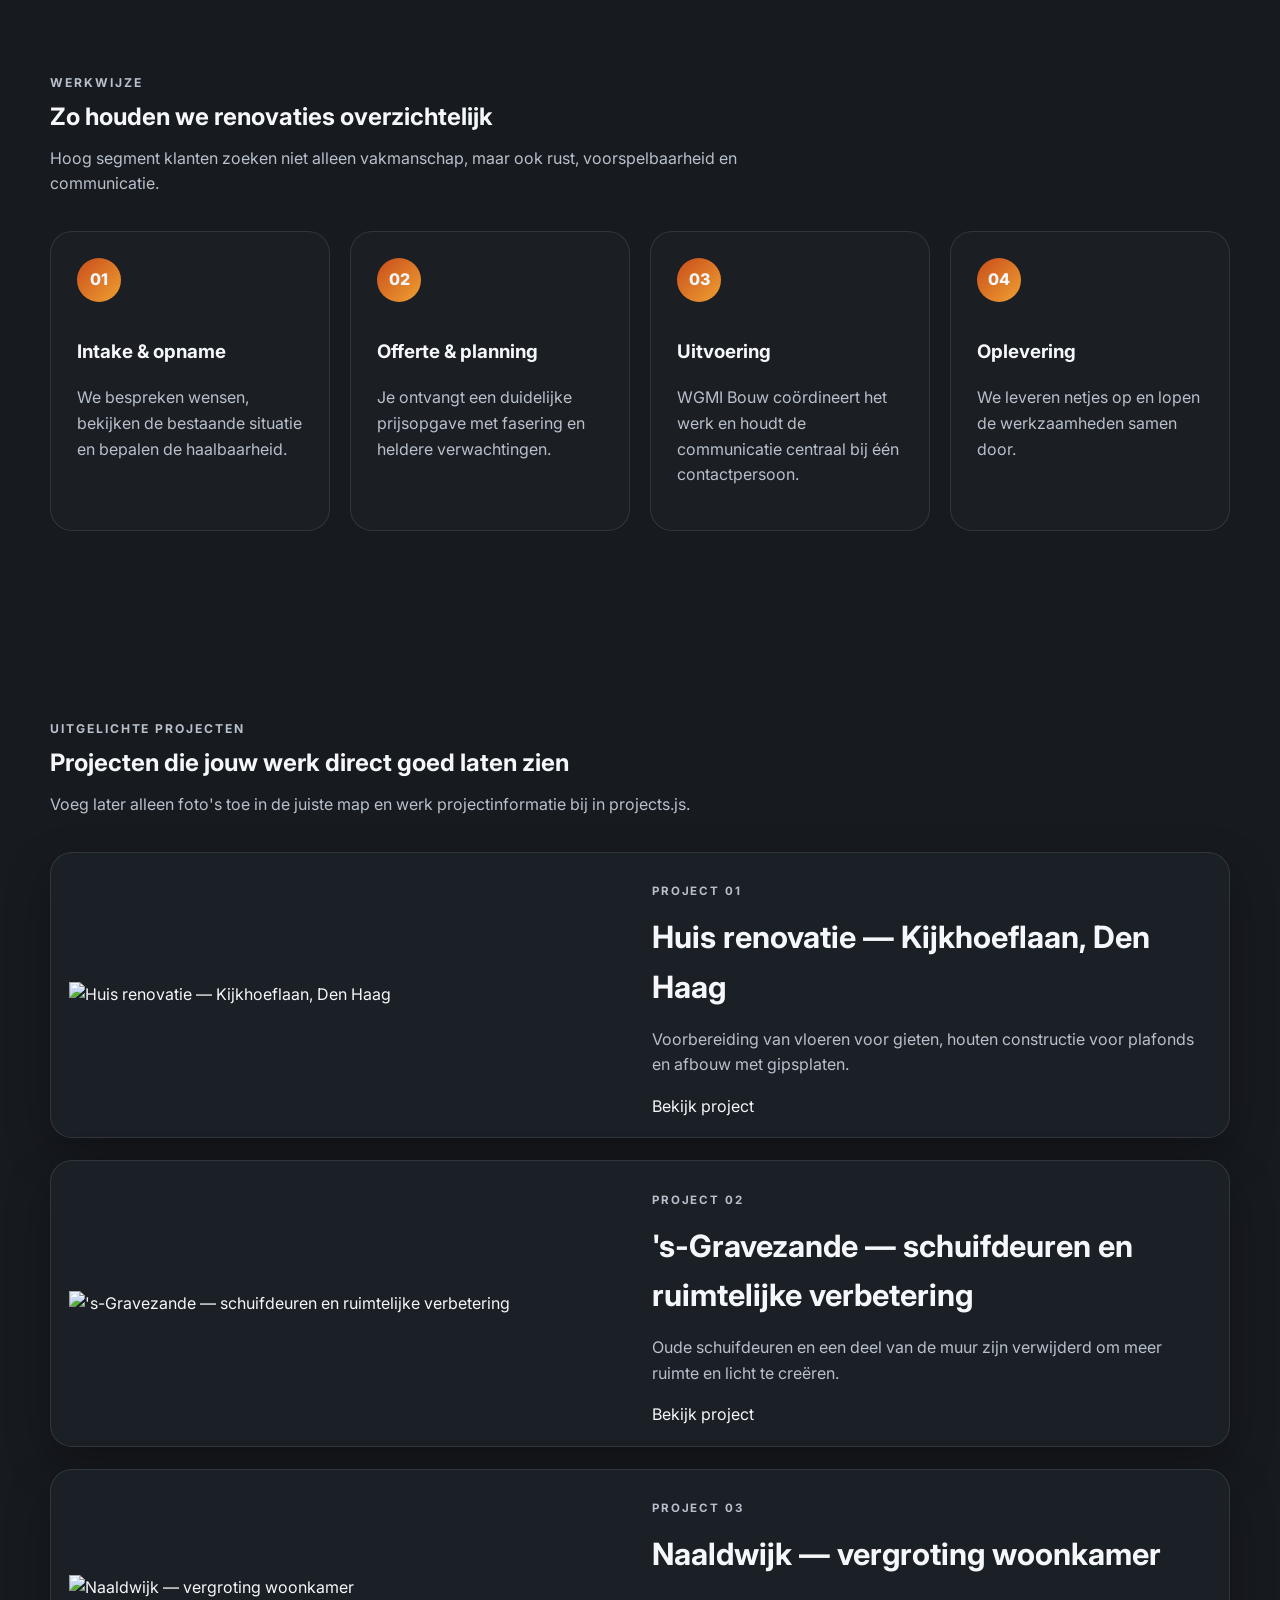
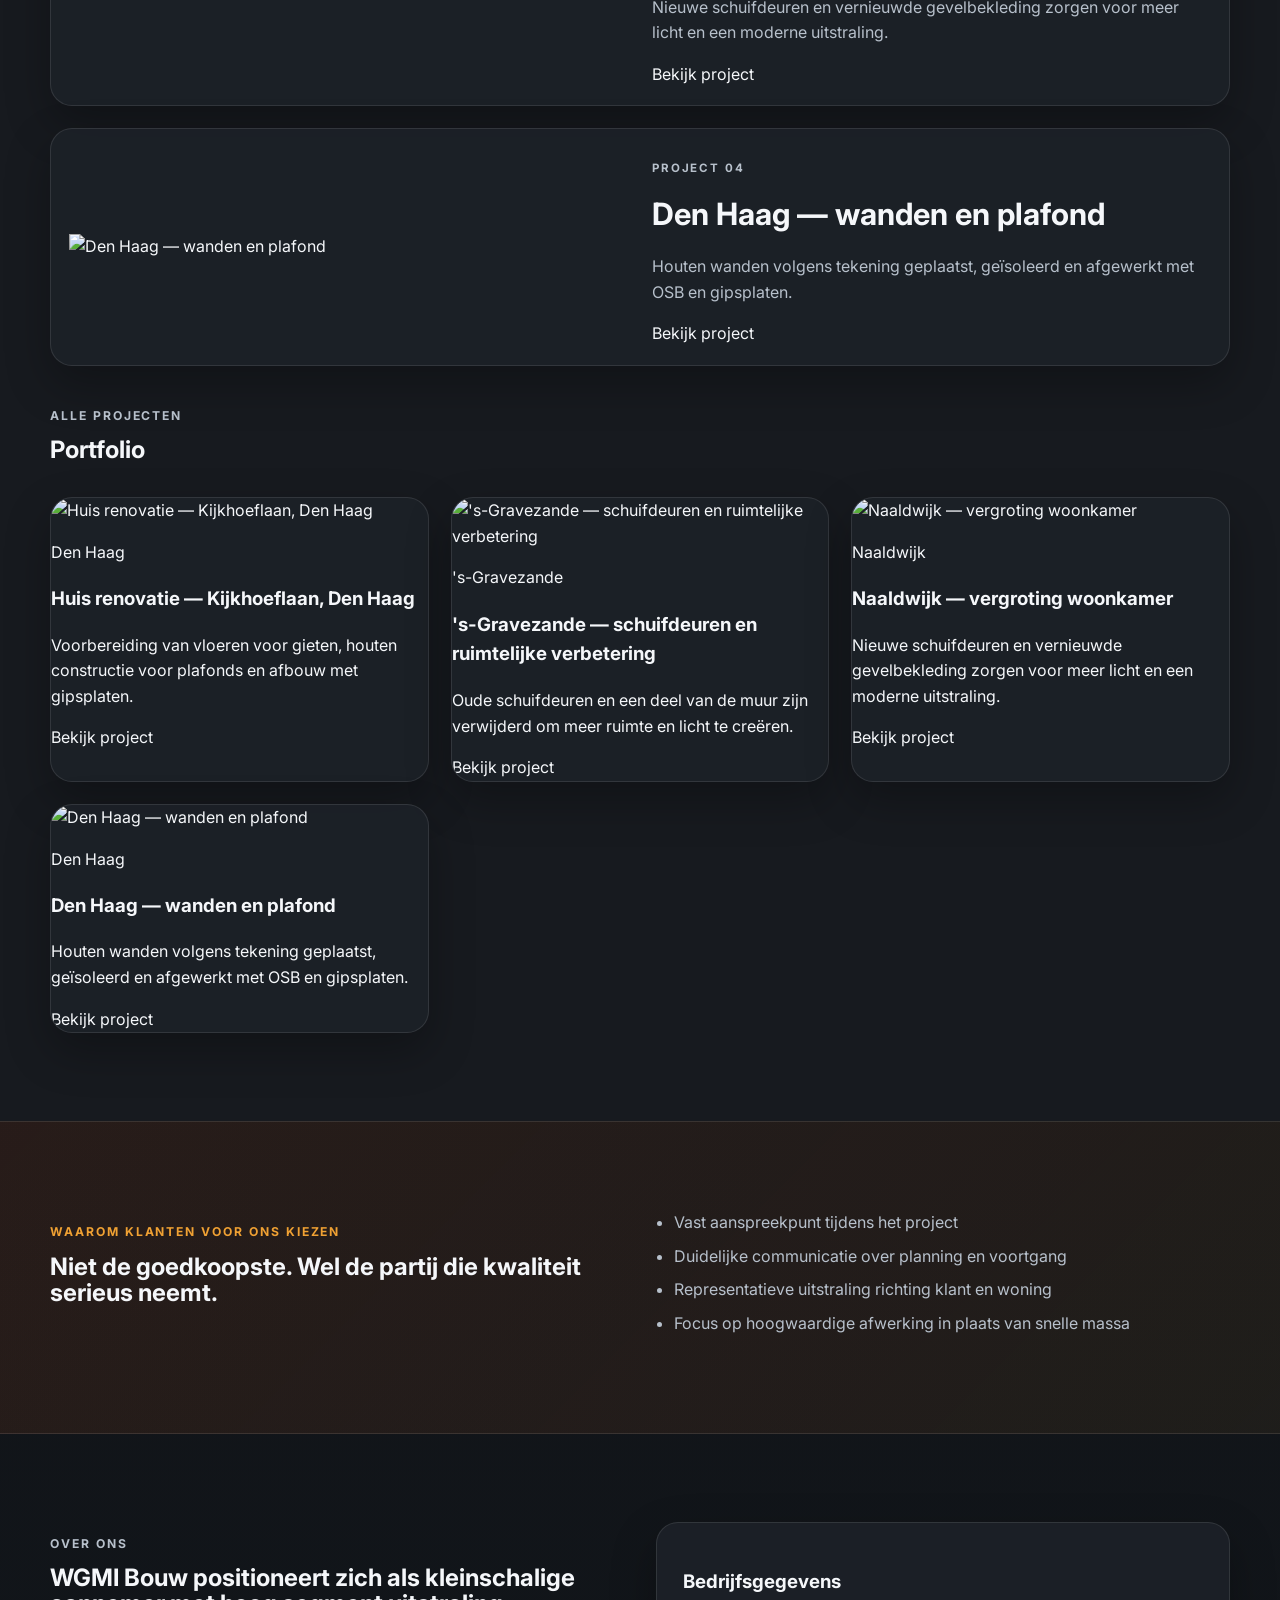
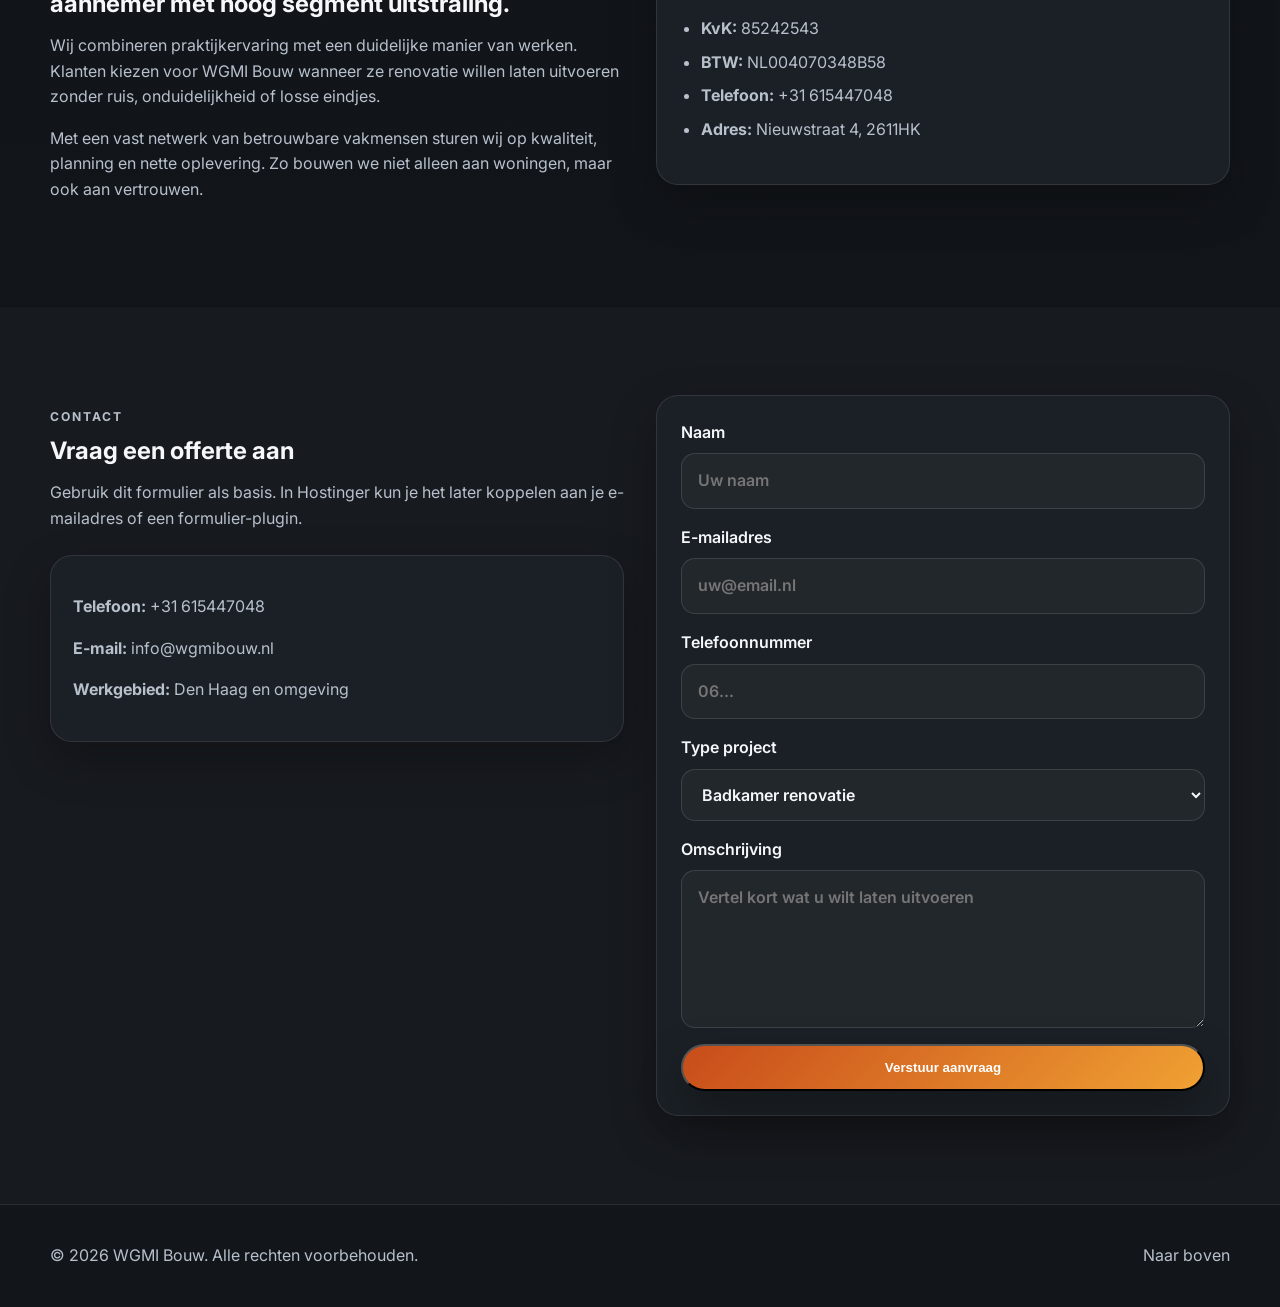
==== commit 8ea131bc: "Update project section and scripts in index.html" ====
--- a/index.html
+++ b/index.html
@@ -175,73 +175,18 @@
   <div class="container">
     <div class="section-head">
       <p class="eyebrow">Uitgelichte projecten</p>
-      <h2>Vier projecten die jouw werk direct goed laten zien</h2>
-      <p>De nieuwe premium lay-out blijft, maar de inhoud van je bestaande projecten is al verwerkt in een veel nettere presentatie.</p>
-    </div>
-
-    <div class="project-list">
-      <article class="feature-project">
-        <div class="project-media dual gradient-1"></div>
-        <div class="project-copy">
-          <p class="project-label">Project 01</p>
-          <h3>Huis renovatie — Kijkhoeflaan, Den Haag</h3>
-          <p>Voorbereiding van vloeren voor gieten, houten constructie voor plafonds en afbouw met gipsplaten. Een technisch renovatieproject waarbij structuur en nette uitvoering centraal stonden.</p>
-          <a href="project-kijkhoeflaan.html" class="text-link">Bekijk project</a>
-        </div>
-      </article>
-
-      <article class="feature-project reverse">
-        <div class="project-media dual gradient-2"></div>
-        <div class="project-copy">
-          <p class="project-label">Project 02</p>
-          <h3>'s-Gravezande — schuifdeuren en ruimtelijke verbetering</h3>
-          <p>Oude schuifdeuren en een deel van de muur zijn verwijderd om meer ruimte en licht te creëren. Daarna zijn grotere, moderne schuifdeuren geplaatst die beter aansluiten op het interieur.</p>
-          <a href="project-sgravezande.html" class="text-link">Bekijk project</a>
-        </div>
-      </article>
-
-      <article class="feature-project">
-        <div class="project-media dual gradient-3"></div>
-        <div class="project-copy">
-          <p class="project-label">Project 03</p>
-          <h3>Naaldwijk — vergroting woonkamer</h3>
-          <p>Door nieuwe schuifdeuren en vernieuwde gevelbekleding kreeg de woning meer licht, meer openheid en een modernere uitstraling. Een project met duidelijke meerwaarde voor comfort en uitstraling.</p>
-          <a href="project-naaldwijk.html" class="text-link">Bekijk project</a>
-        </div>
-      </article>
-
-      <article class="feature-project reverse">
-        <div class="project-media quad gradient-4"></div>
-        <div class="project-copy">
-          <p class="project-label">Project 04</p>
-          <h3>Den Haag — wanden en plafond</h3>
-          <p>Bij deze nieuwbouw zijn houten wanden volgens tekening geplaatst, geïsoleerd en afgewerkt met OSB en gipsplaten. Ook het plafond is opgebouwd met houten latten en afgewerkt voor een strak eindresultaat.</p>
-          <a href="project-denhaag-wanden.html" class="text-link">Bekijk project</a>
-        </div>
-      </article>
-    </div>
-
-    <div class="cards four compact-cards">
-      <article class="card compact-project">
-        <h3>Wesep</h3>
-        <p>Vernieuwing van kozijnen, ramen en binnenafwerking met een strak eindresultaat.</p>
-      </article>
-      <article class="card compact-project">
-        <h3>Zoetermeer — ruwbouw</h3>
-        <p>Opbouw van nieuwe wanden met isolatie en OSB-platen als basis voor verdere afbouw.</p>
-      </article>
-      <article class="card compact-project">
-        <h3>Keuken — vloer</h3>
-        <p>Technische voorbereiding van de vloer met leidingen, constructie en nette opbouw.</p>
-      </article>
-      <article class="card compact-project">
-        <h3>Badkamer — vloer / plafond</h3>
-        <p>Constructie, leidingwerk en voorbereiding voor verdere hoogwaardige afwerking.</p>
-      </article>
-    </div>
+      <h2>Projecten die jouw werk direct goed laten zien</h2>
+      <p>Voeg later alleen foto's toe in de juiste map en werk projectinformatie bij in projects.js.</p>
+    </div>
+    <div id="featured-projects" class="project-list"></div>
+    <div class="section-head" style="margin-top:40px;">
+      <p class="eyebrow">Alle projecten</p>
+      <h2>Portfolio</h2>
+    </div>
+    <div id="projects-grid" class="cards three"></div>
   </div>
 </section>
-
+    
     <section class="section section-accent">
       <div class="container split">
         <div>
@@ -339,8 +284,8 @@
       <a href="#top">Naar boven</a>
     </div>
   </footer>
-
-  <script src="script.js"></script>
+<script src="projects.js"></script>
+<script src="projects-render.js"></script>
 </body>
 </html>
-<!-- test -->+<!-- test -->
--- a/styles.css
+++ b/styles.css
@@ -412,4 +412,92 @@
   .hero { padding-top: 42px; }
   .hero h1 { font-size: 2.3rem; }
   .footer-wrap { flex-direction: column; align-items: flex-start; }
-}+}
+.project-list {
+  display: grid;
+  gap: 22px;
+}
+
+.feature-project {
+  padding: 18px;
+  display: grid;
+  grid-template-columns: 1fr 1fr;
+  gap: 24px;
+  align-items: center;
+  background: rgba(29,33,40,.88);
+  border: 1px solid rgba(255,255,255,0.1);
+  border-radius: 22px;
+  box-shadow: 0 18px 45px rgba(0,0,0,.28);
+}
+
+.feature-project.reverse .project-copy { order: 1; }
+.feature-project.reverse .project-media { order: 2; }
+
+.project-copy h3 {
+  font-size: clamp(1.5rem, 2.4vw, 2.15rem);
+  margin: 0 0 12px;
+}
+
+.project-copy p { color: #b7c0cb; }
+
+.project-label {
+  color: #f0a133;
+  text-transform: uppercase;
+  letter-spacing: .16em;
+  font-size: .72rem;
+  font-weight: 700;
+}
+
+.project-media {
+  min-height: 300px;
+  border-radius: 18px;
+  border: 1px solid rgba(255,255,255,.08);
+  background-size: cover;
+  background-position: center;
+}
+
+.dual {
+  background-image:
+    linear-gradient(90deg, rgba(255,255,255,.06) 49.5%, rgba(255,255,255,.14) 50%, rgba(255,255,255,.06) 50.5%),
+    linear-gradient(135deg, #3b4657, #b35b1d);
+}
+
+.quad {
+  background-image:
+    linear-gradient(90deg, rgba(255,255,255,.08) 49.5%, rgba(255,255,255,.14) 50%, rgba(255,255,255,.08) 50.5%),
+    linear-gradient(0deg, rgba(255,255,255,.08) 49.5%, rgba(255,255,255,.14) 50%, rgba(255,255,255,.08) 50.5%),
+    linear-gradient(135deg, #243140, #9d4e1d);
+}
+
+.gradient-1 { background-color: #a75420; }
+.gradient-2 { background-color: #39434f; }
+.gradient-3 { background-color: #243140; }
+.gradient-4 { background-color: #2c3542; }
+
+.cards.four {
+  display: grid;
+  grid-template-columns: repeat(4, 1fr);
+  gap: 22px;
+  margin-top: 22px;
+}
+
+.compact-project p { color: #b7c0cb; }
+
+@media (max-width: 980px) {
+  .cards.four,
+  .feature-project {
+    grid-template-columns: 1fr 1fr;
+  }
+}
+
+@media (max-width: 760px) {
+  .cards.four,
+  .feature-project {
+    grid-template-columns: 1fr;
+  }
+
+  .feature-project.reverse .project-copy,
+  .feature-project.reverse .project-media {
+    order: initial;
+  }
+}
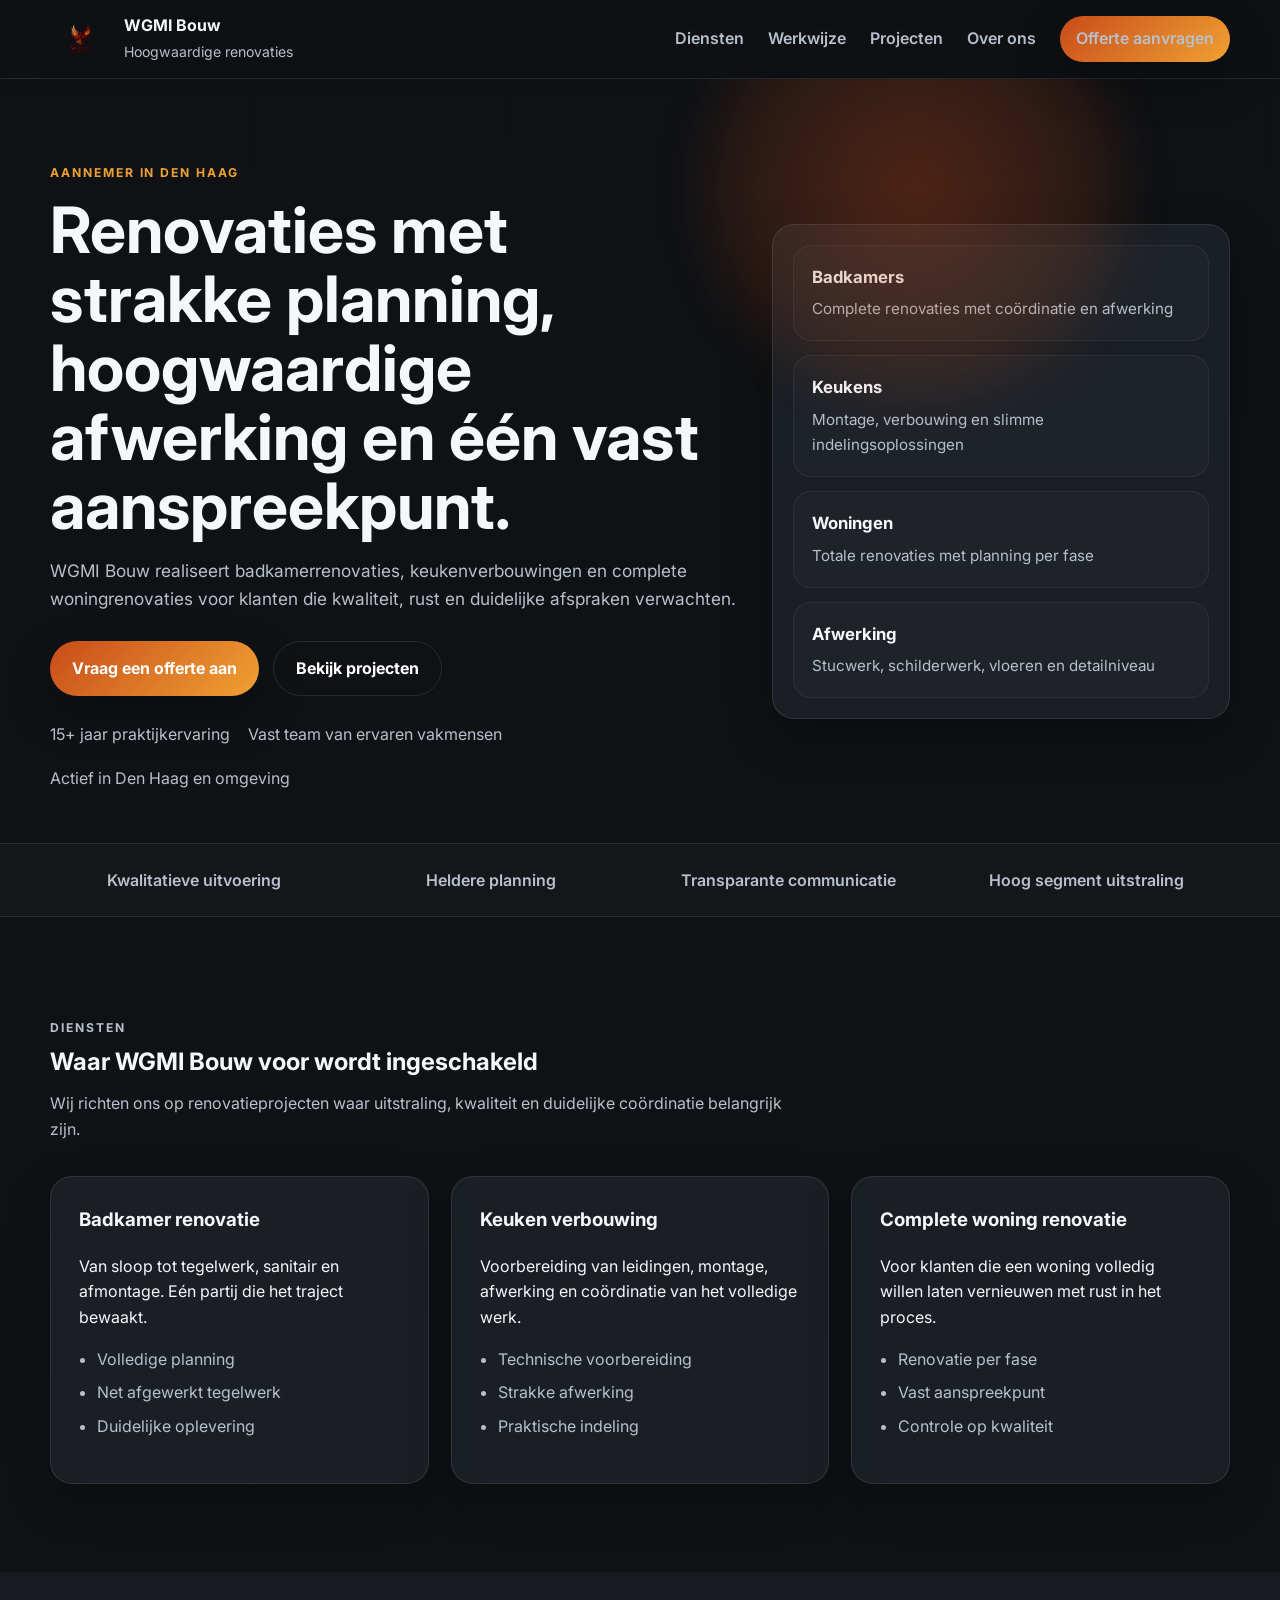
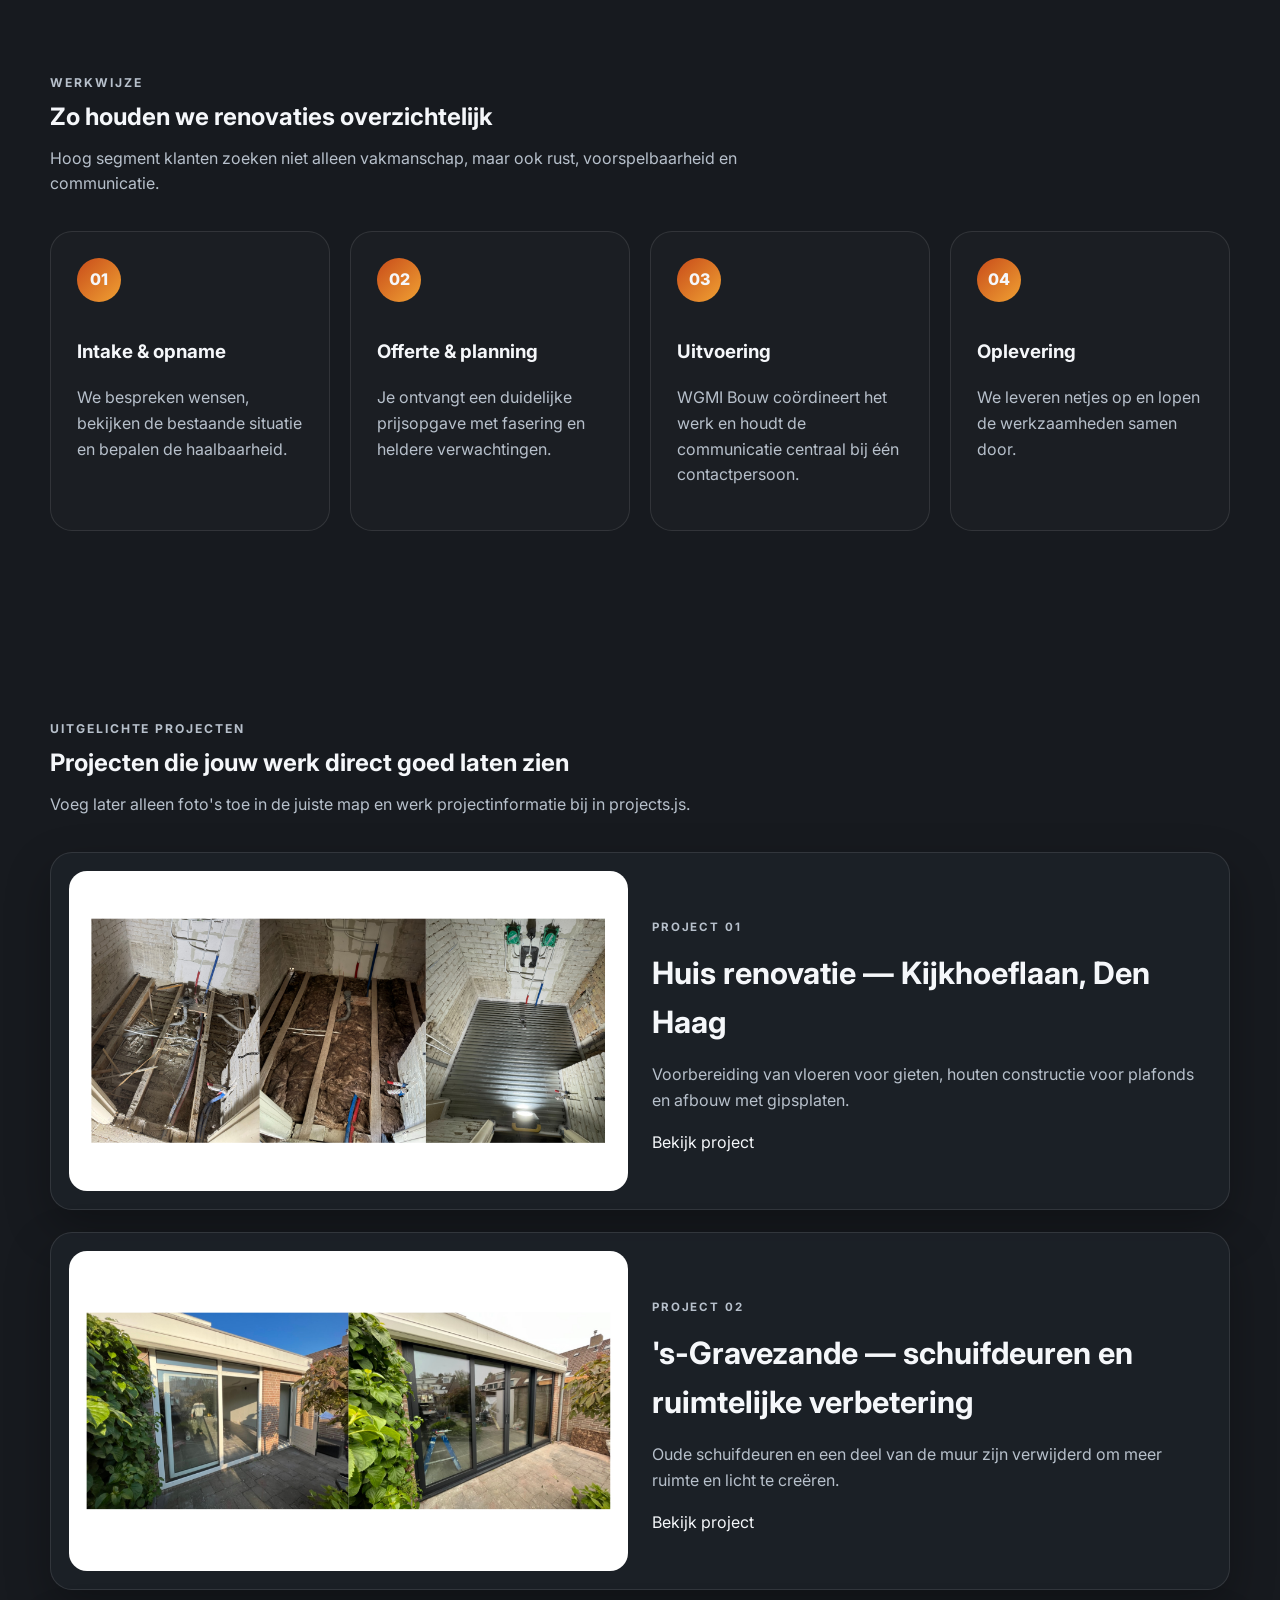
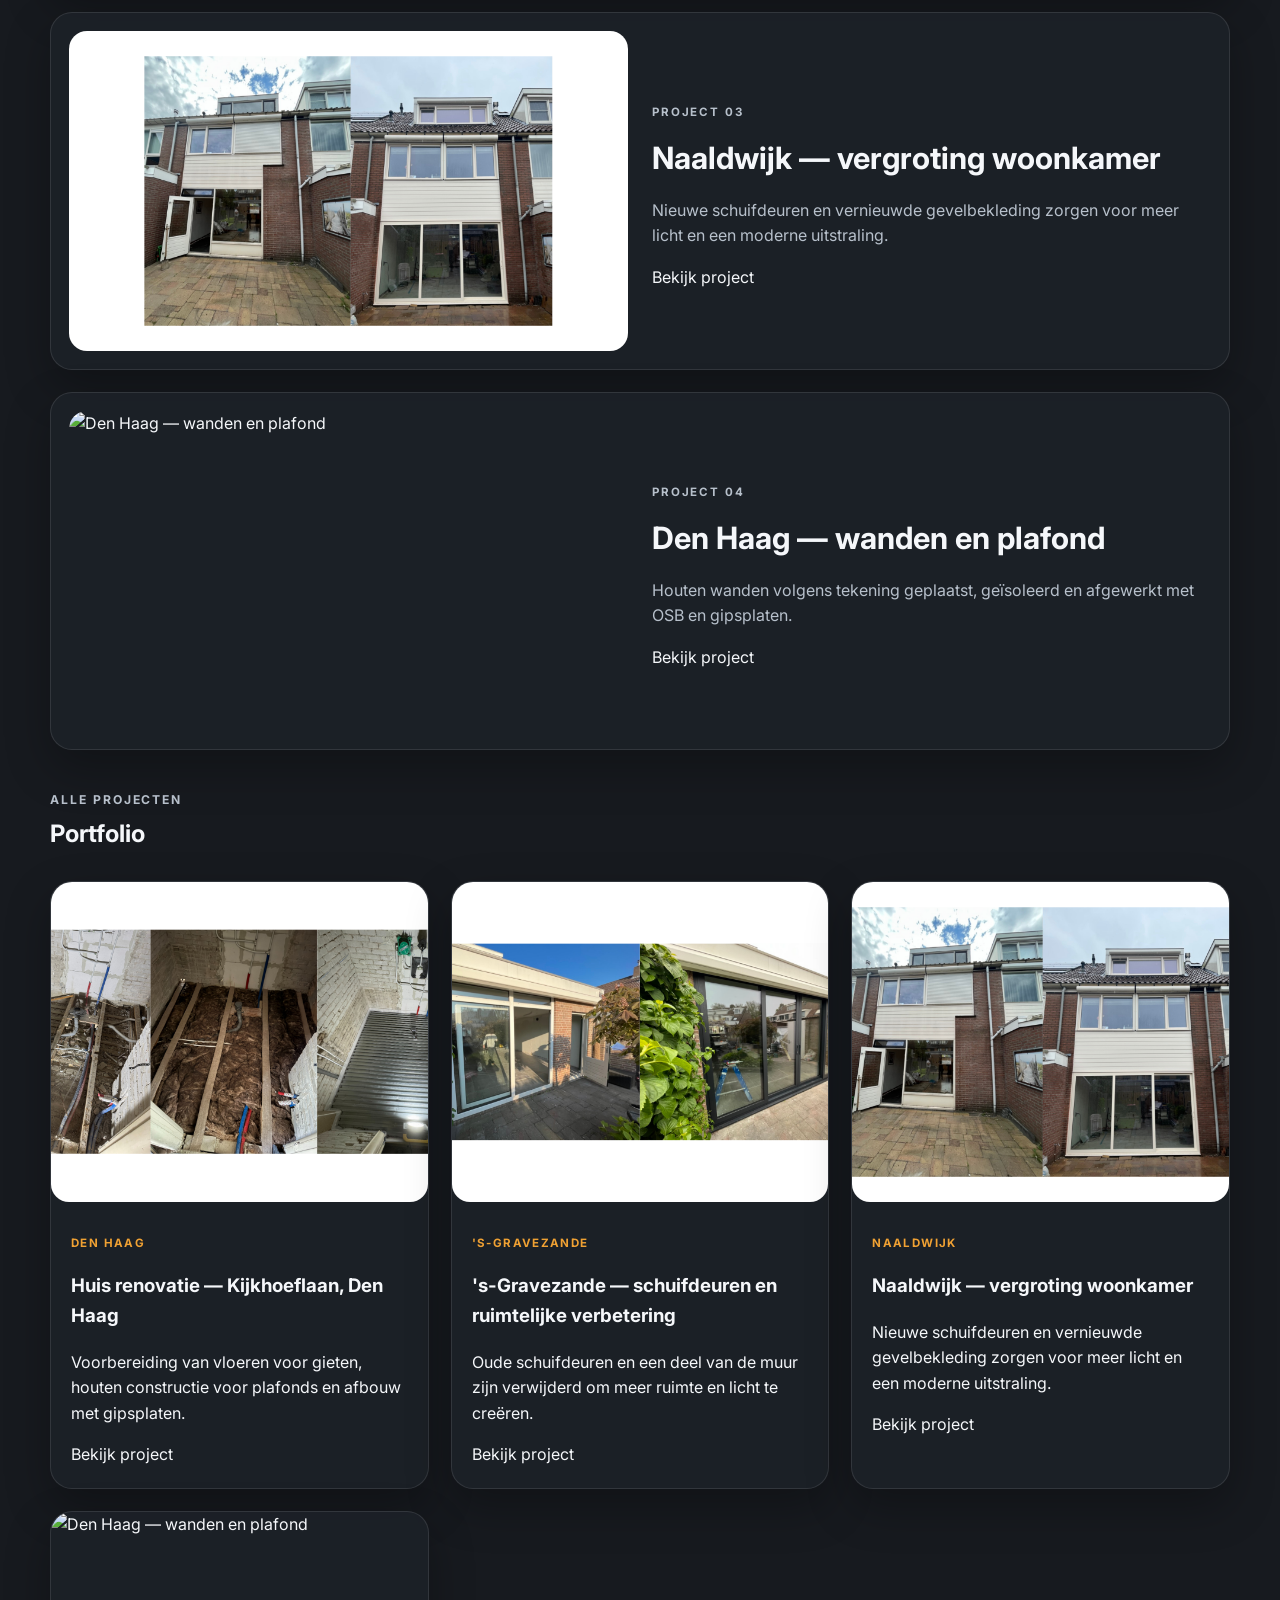
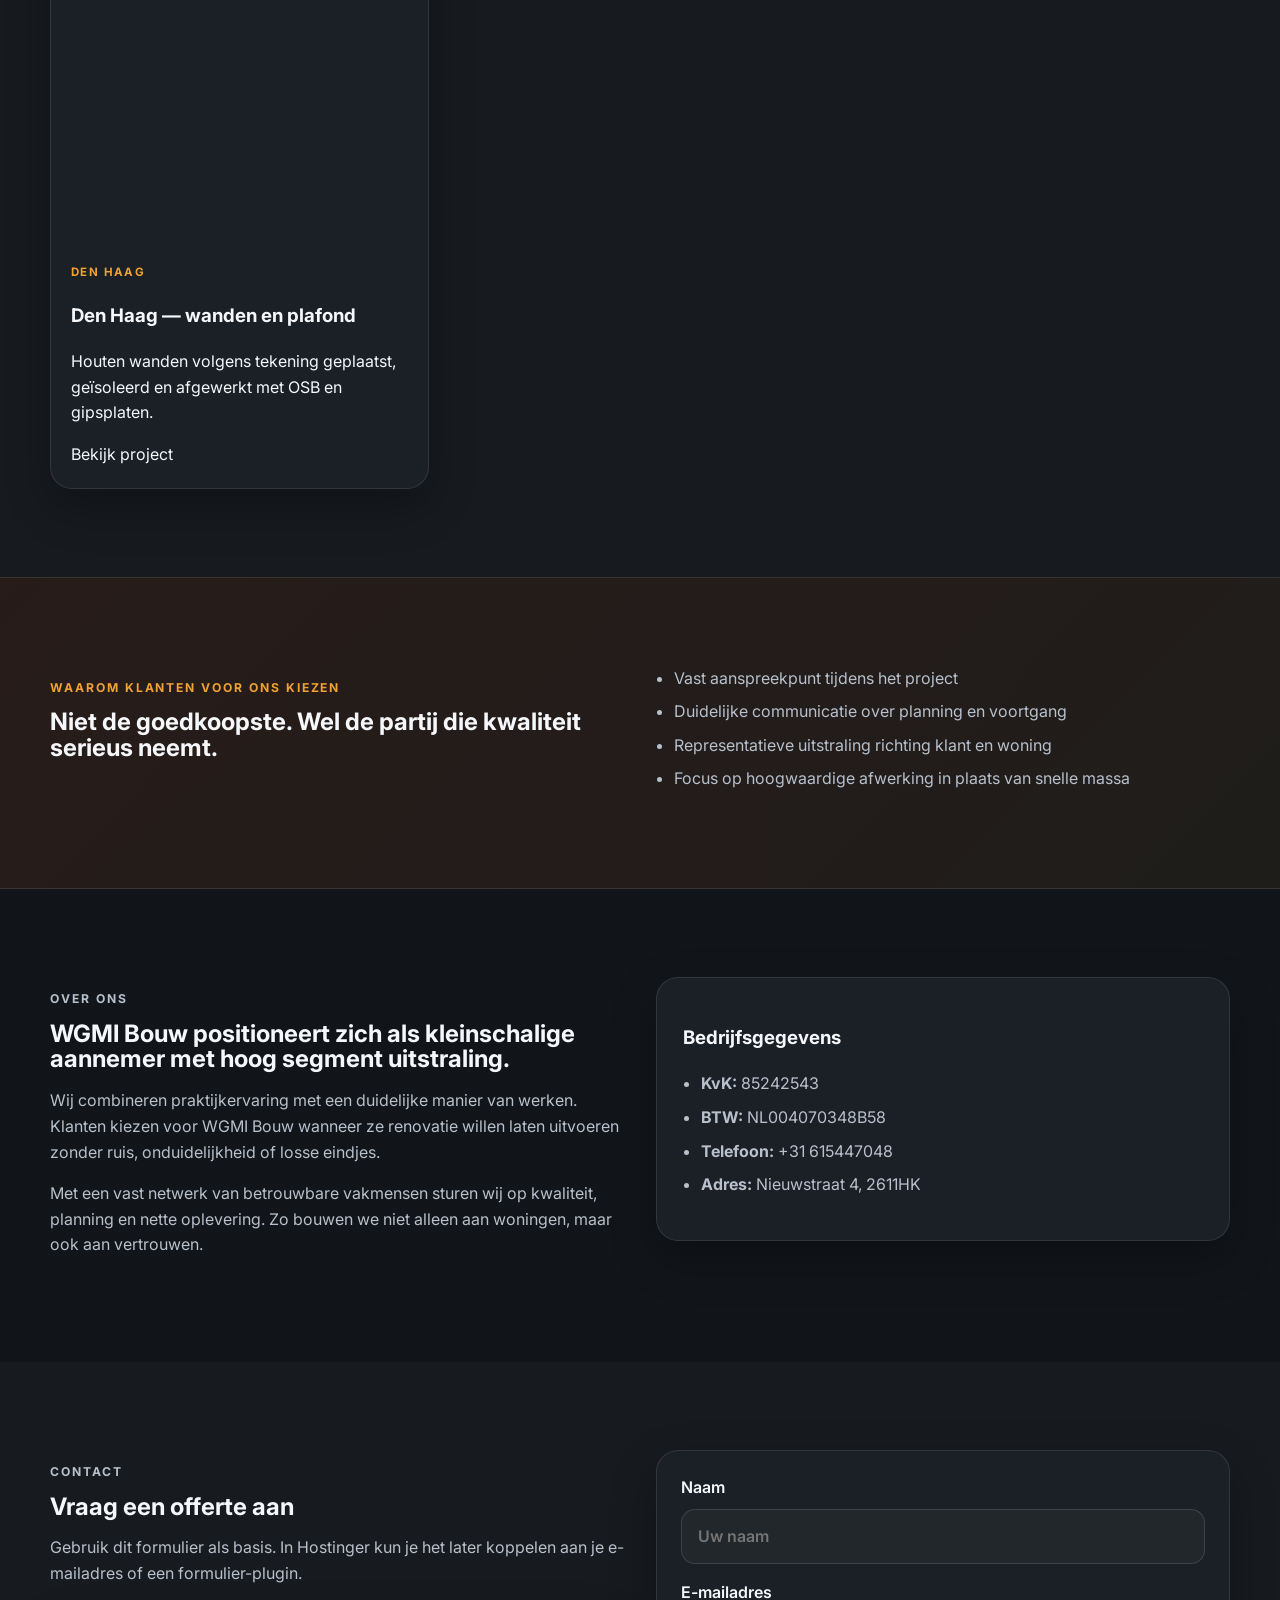
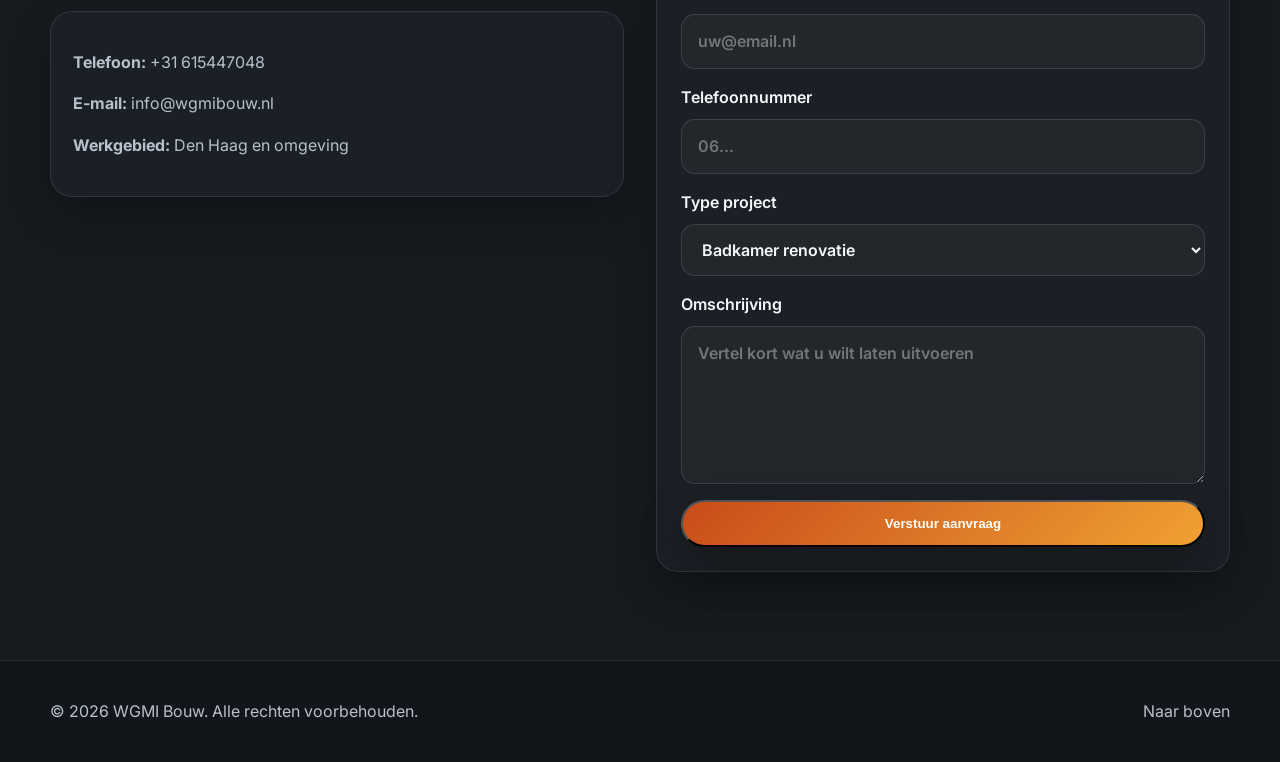
==== commit 981099c7: "Add project addon stylesheet to index.html" ====
--- a/index.html
+++ b/index.html
@@ -13,7 +13,7 @@
   <link rel="preconnect" href="https://fonts.gstatic.com" crossorigin>
   <link href="https://fonts.googleapis.com/css2?family=Inter:wght@400;500;600;700;800&display=swap" rel="stylesheet">
   <link rel="stylesheet" href="styles.css" />
-</head>
+  <link rel="stylesheet" href="styles-project-addon.css" /></head>
 <body>
   <header class="site-header">
     <div class="container nav-wrap">
--- a/styles-project-addon.css
+++ b/styles-project-addon.css
@@ -0,0 +1 @@
+.project-card-image,.feature-project-image,.gallery-image{width:100%;display:block;border-radius:18px;object-fit:cover}.project-card-image,.feature-project-image{height:320px}.project-link{display:block}.project-card-body{padding:20px}.project-location{color:var(--accent-2);text-transform:uppercase;letter-spacing:.12em;font-size:.72rem;font-weight:700;margin-bottom:10px}.project-page-copy{max-width:900px;color:var(--muted);margin:24px 0 32px}.gallery-grid{display:grid;grid-template-columns:repeat(3,1fr);gap:18px}.gallery-image{height:260px}@media (max-width:760px){.gallery-grid{grid-template-columns:1fr}.project-card-image,.feature-project-image,.gallery-image{height:auto}}
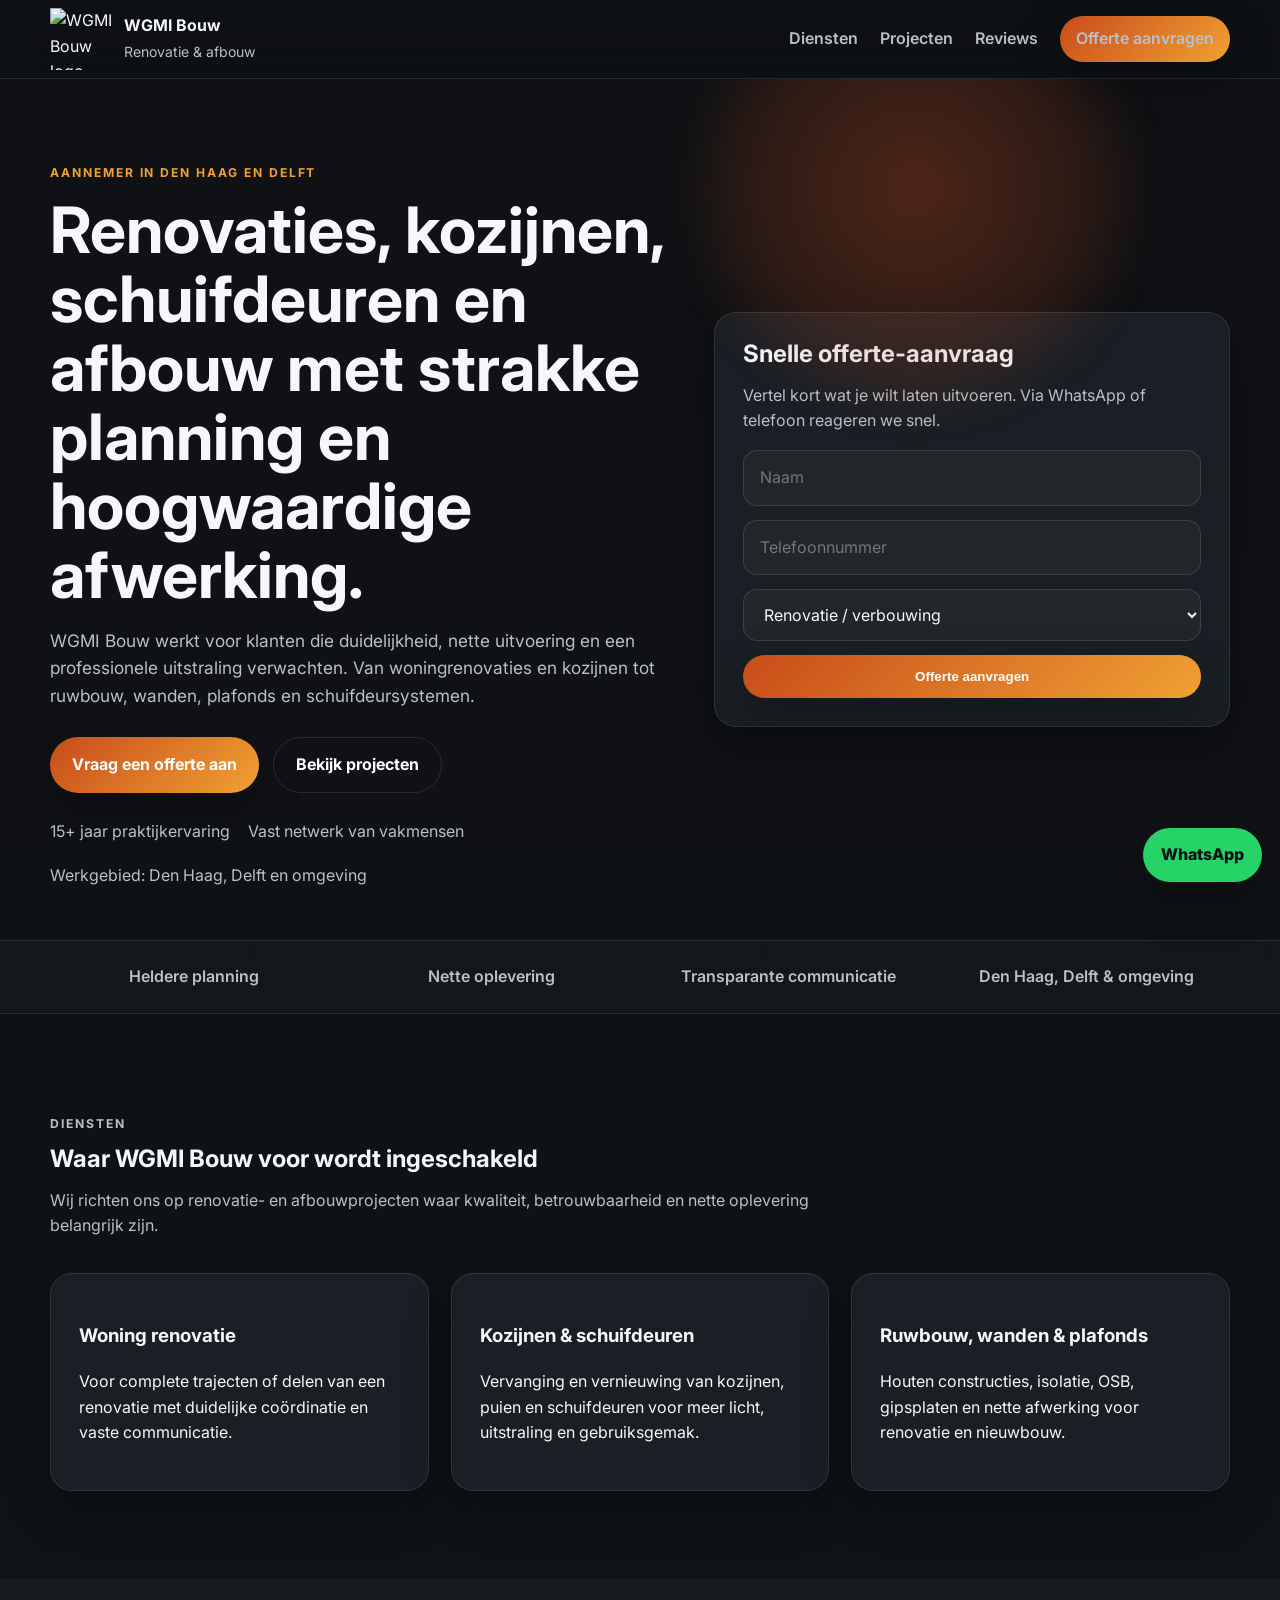
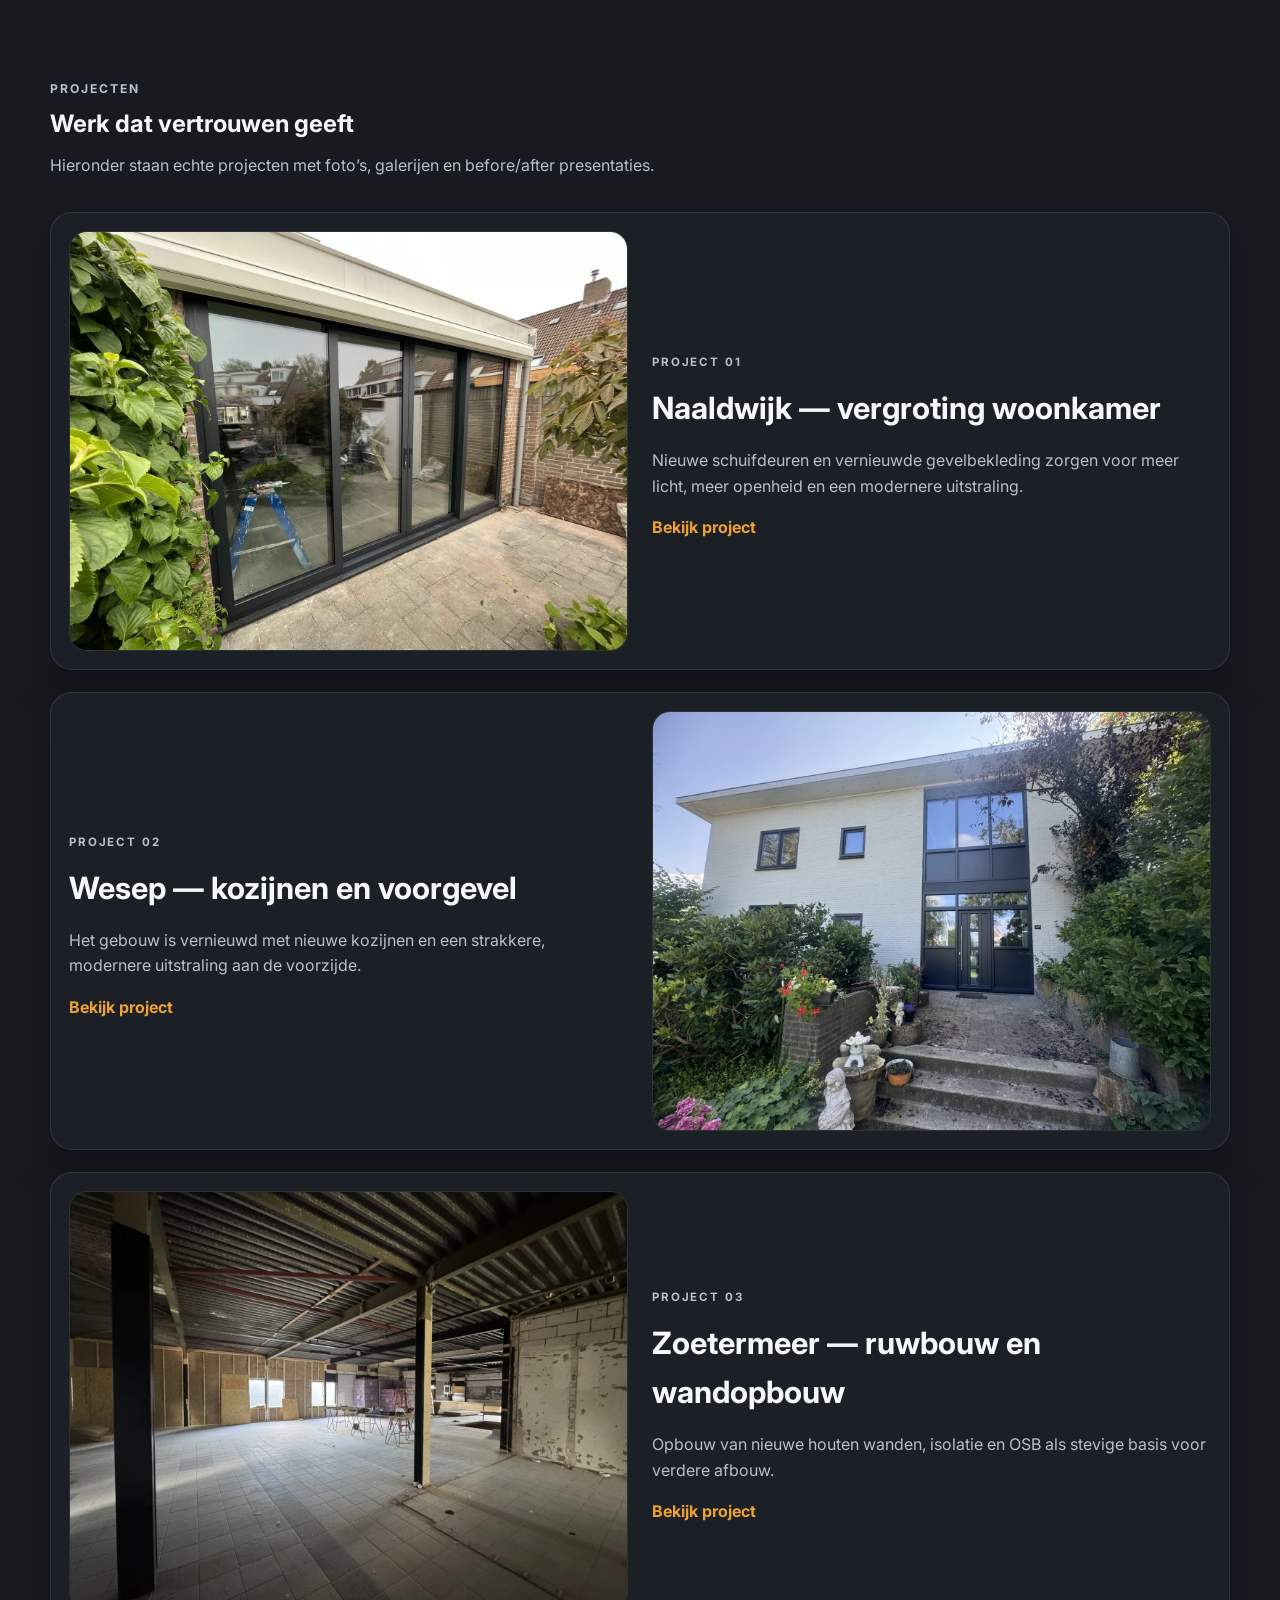
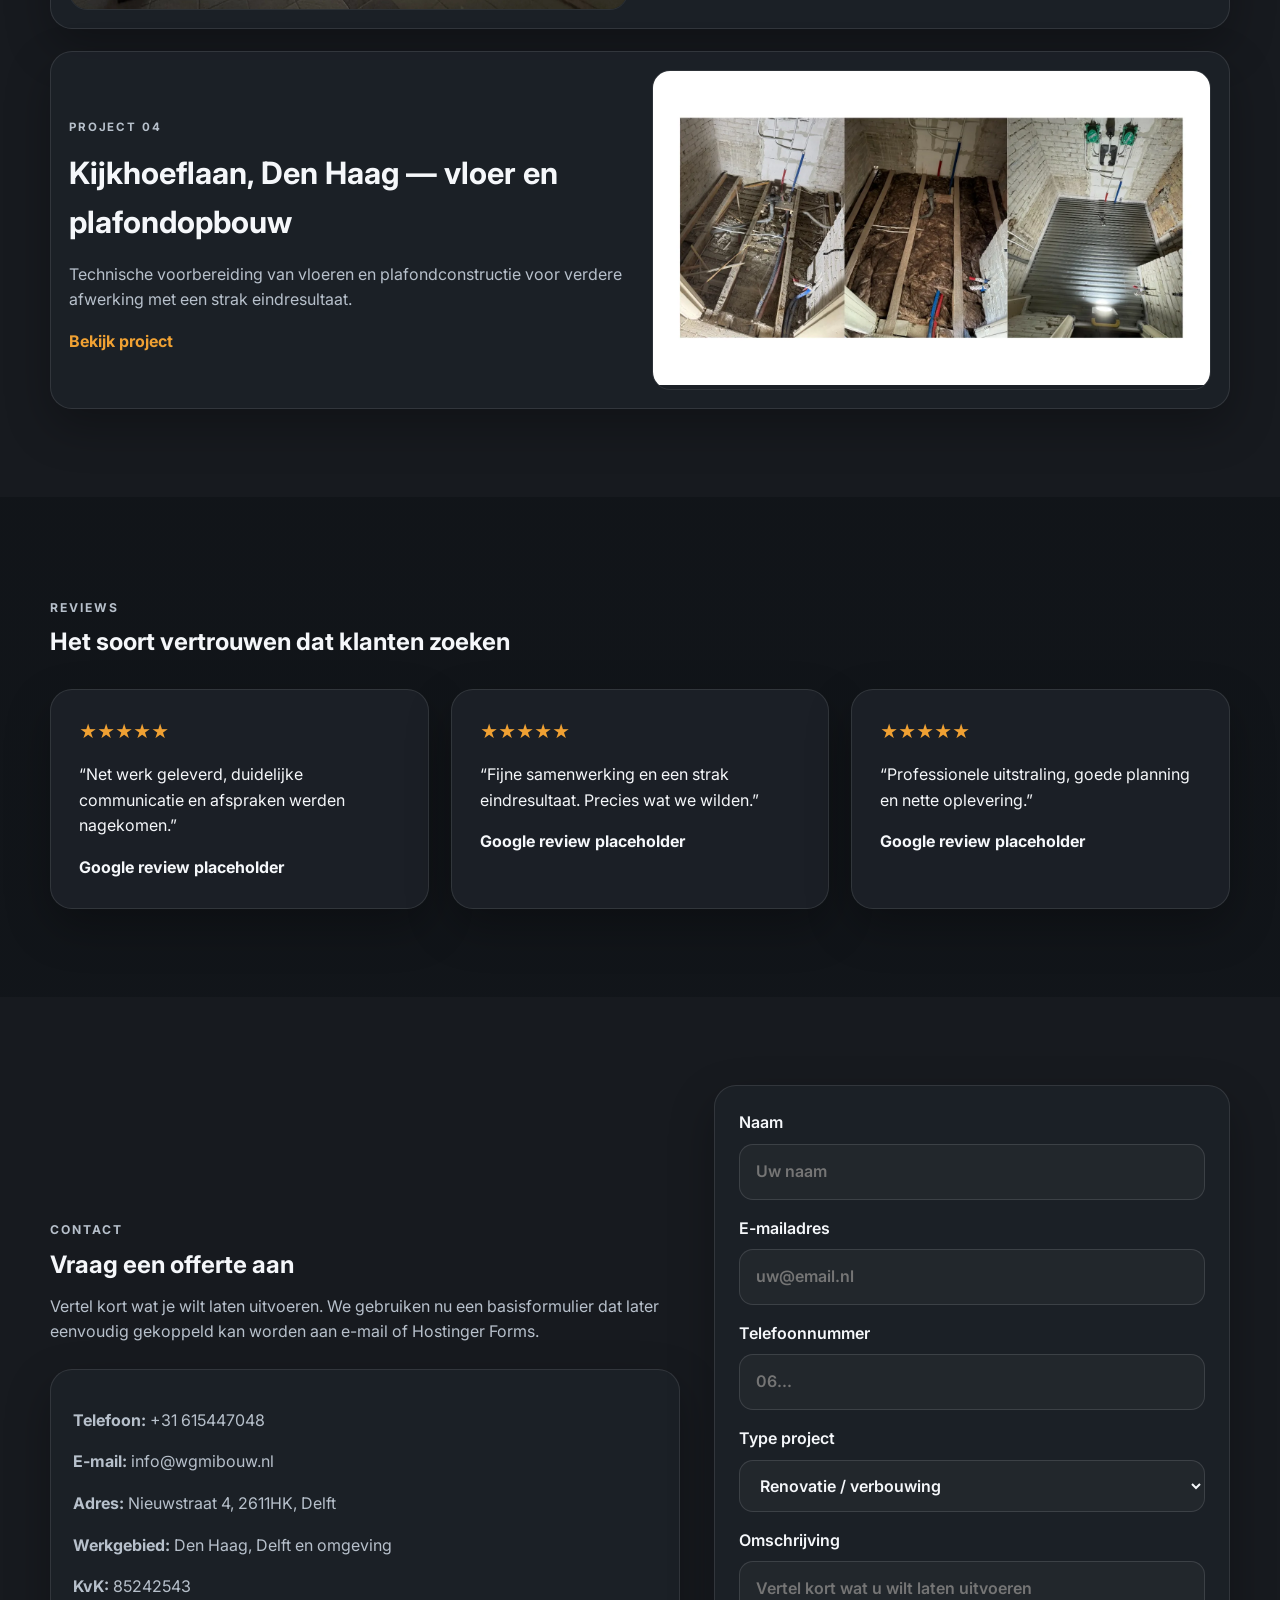
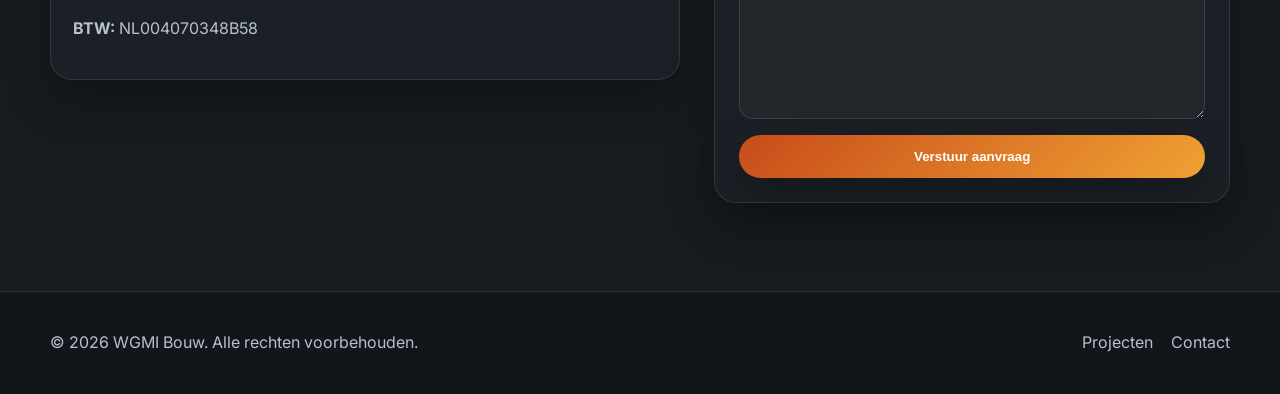
==== commit 7b64845c: "Add files via upload" ====
--- a/index.html
+++ b/index.html
@@ -1,291 +1,33 @@
 <!DOCTYPE html>
 <html lang="nl">
 <head>
-  <meta charset="UTF-8" />
-  <meta name="viewport" content="width=device-width, initial-scale=1.0" />
-  <title>WGMI Bouw | Hoogwaardige renovaties in Den Haag</title>
-  <meta name="description" content="WGMI Bouw realiseert hoogwaardige badkamerrenovaties, keukenverbouwingen en complete woningrenovaties in Den Haag en omgeving." />
-  <meta name="keywords" content="aannemer Den Haag, renovatie Den Haag, badkamer renovatie Den Haag, keuken verbouwing Den Haag, WGMI Bouw" />
-  <meta property="og:title" content="WGMI Bouw | Hoogwaardige renovaties in Den Haag" />
-  <meta property="og:description" content="Duidelijke planning, hoogwaardige afwerking en één vast aanspreekpunt voor renovaties in Den Haag." />
-  <meta property="og:image" content="assets/logo.png" />
-  <link rel="preconnect" href="https://fonts.googleapis.com">
-  <link rel="preconnect" href="https://fonts.gstatic.com" crossorigin>
-  <link href="https://fonts.googleapis.com/css2?family=Inter:wght@400;500;600;700;800&display=swap" rel="stylesheet">
-  <link rel="stylesheet" href="styles.css" />
-  <link rel="stylesheet" href="styles-project-addon.css" /></head>
+<meta charset="UTF-8"/><meta name="viewport" content="width=device-width, initial-scale=1.0"/>
+<title>WGMI Bouw | Aannemer voor renovatie in Den Haag en Delft</title>
+<meta name="description" content="WGMI Bouw realiseert hoogwaardige renovaties, kozijnen, schuifdeuren, afbouw en ruwbouw in Den Haag, Delft en omgeving."/>
+<meta name="keywords" content="aannemer den haag, aannemer delft, renovatie den haag, kozijnen delft, schuifdeuren den haag, afbouw delft"/>
+<link rel="preconnect" href="https://fonts.googleapis.com"><link rel="preconnect" href="https://fonts.gstatic.com" crossorigin>
+<link href="https://fonts.googleapis.com/css2?family=Inter:wght@400;500;600;700;800&display=swap" rel="stylesheet">
+<link rel="stylesheet" href="styles.css"/>
+</head>
 <body>
-  <header class="site-header">
-    <div class="container nav-wrap">
-      <a class="brand" href="#top">
-        <img src="assets/logo.png" alt="WGMI Bouw logo">
-        <div>
-          <strong>WGMI Bouw</strong>
-          <span>Hoogwaardige renovaties</span>
-        </div>
-      </a>
+<a class="whatsapp-float" href="https://wa.me/31615447048" target="_blank" rel="noopener">WhatsApp</a>
+<header class="site-header"><div class="container nav-wrap"><a class="brand" href="#top"><img src="assets/logo.png" alt="WGMI Bouw logo"><div><strong>WGMI Bouw</strong><span>Renovatie & afbouw</span></div></a><button class="nav-toggle" aria-label="Menu openen" aria-expanded="false">☰</button><nav class="nav"><a href="#diensten">Diensten</a><a href="#projecten">Projecten</a><a href="#reviews">Reviews</a><a href="#contact" class="btn btn-small">Offerte aanvragen</a></nav></div></header>
 
-      <button class="nav-toggle" aria-label="Open menu">☰</button>
+<main id="top">
+<section class="hero"><div class="container hero-grid"><div class="hero-copy"><p class="eyebrow">Aannemer in Den Haag en Delft</p><h1>Renovaties, kozijnen, schuifdeuren en afbouw met strakke planning en hoogwaardige afwerking.</h1><p class="lead">WGMI Bouw werkt voor klanten die duidelijkheid, nette uitvoering en een professionele uitstraling verwachten. Van woningrenovaties en kozijnen tot ruwbouw, wanden, plafonds en schuifdeursystemen.</p><div class="hero-cta"><a href="#contact" class="btn">Vraag een offerte aan</a><a href="#projecten" class="btn btn-secondary">Bekijk projecten</a></div><ul class="hero-points"><li>15+ jaar praktijkervaring</li><li>Vast netwerk van vakmensen</li><li>Werkgebied: Den Haag, Delft en omgeving</li></ul></div><div class="hero-form"><div class="quote-box"><h2>Snelle offerte-aanvraag</h2><p>Vertel kort wat je wilt laten uitvoeren. Via WhatsApp of telefoon reageren we snel.</p><form class="mini-form"><input type="text" placeholder="Naam"><input type="tel" placeholder="Telefoonnummer"><select><option>Renovatie / verbouwing</option><option>Kozijnen / schuifdeuren</option><option>Wanden / plafonds</option><option>Ruwbouw / afbouw</option></select><button type="submit" class="btn">Offerte aanvragen</button></form></div></div></div></section>
 
-      <nav class="nav">
-        <a href="#diensten">Diensten</a>
-        <a href="#werkwijze">Werkwijze</a>
-        <a href="#projecten">Projecten</a>
-        <a href="#over">Over ons</a>
-        <a href="#contact" class="btn btn-small">Offerte aanvragen</a>
-      </nav>
-    </div>
-  </header>
+<section class="trustbar"><div class="container trust-items"><span>Heldere planning</span><span>Nette oplevering</span><span>Transparante communicatie</span><span>Den Haag, Delft & omgeving</span></div></section>
 
-  <main id="top">
-    <section class="hero">
-      <div class="container hero-grid">
-        <div class="hero-copy">
-          <p class="eyebrow">Aannemer in Den Haag</p>
-          <h1>Renovaties met strakke planning, hoogwaardige afwerking en één vast aanspreekpunt.</h1>
-          <p class="lead">
-            WGMI Bouw realiseert badkamerrenovaties, keukenverbouwingen en complete woningrenovaties
-            voor klanten die kwaliteit, rust en duidelijke afspraken verwachten.
-          </p>
+<section id="diensten" class="section"><div class="container"><div class="section-head"><p class="eyebrow">Diensten</p><h2>Waar WGMI Bouw voor wordt ingeschakeld</h2><p>Wij richten ons op renovatie- en afbouwprojecten waar kwaliteit, betrouwbaarheid en nette oplevering belangrijk zijn.</p></div><div class="cards three"><article class="card service-card"><h3>Woning renovatie</h3><p>Voor complete trajecten of delen van een renovatie met duidelijke coördinatie en vaste communicatie.</p></article><article class="card service-card"><h3>Kozijnen & schuifdeuren</h3><p>Vervanging en vernieuwing van kozijnen, puien en schuifdeuren voor meer licht, uitstraling en gebruiksgemak.</p></article><article class="card service-card"><h3>Ruwbouw, wanden & plafonds</h3><p>Houten constructies, isolatie, OSB, gipsplaten en nette afwerking voor renovatie en nieuwbouw.</p></article></div></div></section>
 
-          <div class="hero-cta">
-            <a href="#contact" class="btn">Vraag een offerte aan</a>
-            <a href="#projecten" class="btn btn-secondary">Bekijk projecten</a>
-          </div>
+<section id="projecten" class="section section-dark"><div class="container"><div class="section-head"><p class="eyebrow">Projecten</p><h2>Werk dat vertrouwen geeft</h2><p>Hieronder staan echte projecten met foto’s, galerijen en before/after presentaties.</p></div><div class="project-list"><article class="feature-project"><div class="project-media"><img src="assets/projects/naaldwijk/close-after.webp" alt="Naaldwijk schuifpui na renovatie"></div><div class="project-copy"><p class="project-label">Project 01</p><h3>Naaldwijk — vergroting woonkamer</h3><p>Nieuwe schuifdeuren en vernieuwde gevelbekleding zorgen voor meer licht, meer openheid en een modernere uitstraling.</p><a href="project-naaldwijk.html" class="text-link">Bekijk project</a></div></article><article class="feature-project reverse"><div class="project-media"><img src="assets/projects/wesep/front-after.webp" alt="Wesep gevel na renovatie"></div><div class="project-copy"><p class="project-label">Project 02</p><h3>Wesep — kozijnen en voorgevel</h3><p>Het gebouw is vernieuwd met nieuwe kozijnen en een strakkere, modernere uitstraling aan de voorzijde.</p><a href="project-wesep.html" class="text-link">Bekijk project</a></div></article><article class="feature-project"><div class="project-media"><img src="assets/projects/zoetermeer/wand-opbouw.webp" alt="Zoetermeer ruwbouw"></div><div class="project-copy"><p class="project-label">Project 03</p><h3>Zoetermeer — ruwbouw en wandopbouw</h3><p>Opbouw van nieuwe houten wanden, isolatie en OSB als stevige basis voor verdere afbouw.</p><a href="project-zoetermeer.html" class="text-link">Bekijk project</a></div></article><article class="feature-project reverse"><div class="project-media"><img src="assets/projects/kijkhoeflaan/vloeropbouw-1.webp" alt="Kijkhoeflaan renovatie"></div><div class="project-copy"><p class="project-label">Project 04</p><h3>Kijkhoeflaan, Den Haag — vloer en plafondopbouw</h3><p>Technische voorbereiding van vloeren en plafondconstructie voor verdere afwerking met een strak eindresultaat.</p><a href="project-kijkhoeflaan.html" class="text-link">Bekijk project</a></div></article></div></div></section>
 
-          <ul class="hero-points">
-            <li>15+ jaar praktijkervaring</li>
-            <li>Vast team van ervaren vakmensen</li>
-            <li>Actief in Den Haag en omgeving</li>
-          </ul>
-        </div>
+<section id="reviews" class="section"><div class="container"><div class="section-head"><p class="eyebrow">Reviews</p><h2>Het soort vertrouwen dat klanten zoeken</h2></div><div class="cards three"><article class="card review-card"><div class="stars">★★★★★</div><p>“Net werk geleverd, duidelijke communicatie en afspraken werden nagekomen.”</p><strong>Google review placeholder</strong></article><article class="card review-card"><div class="stars">★★★★★</div><p>“Fijne samenwerking en een strak eindresultaat. Precies wat we wilden.”</p><strong>Google review placeholder</strong></article><article class="card review-card"><div class="stars">★★★★★</div><p>“Professionele uitstraling, goede planning en nette oplevering.”</p><strong>Google review placeholder</strong></article></div></div></section>
 
-        <div class="hero-card">
-          <div class="stat-grid">
-            <article>
-              <strong>Badkamers</strong>
-              <span>Complete renovaties met coördinatie en afwerking</span>
-            </article>
-            <article>
-              <strong>Keukens</strong>
-              <span>Montage, verbouwing en slimme indelingsoplossingen</span>
-            </article>
-            <article>
-              <strong>Woningen</strong>
-              <span>Totale renovaties met planning per fase</span>
-            </article>
-            <article>
-              <strong>Afwerking</strong>
-              <span>Stucwerk, schilderwerk, vloeren en detailniveau</span>
-            </article>
-          </div>
-        </div>
-      </div>
-    </section>
+<section id="contact" class="section section-dark"><div class="container contact-grid"><div><p class="eyebrow">Contact</p><h2>Vraag een offerte aan</h2><p>Vertel kort wat je wilt laten uitvoeren. We gebruiken nu een basisformulier dat later eenvoudig gekoppeld kan worden aan e-mail of Hostinger Forms.</p><div class="contact-card"><p><strong>Telefoon:</strong> <a href="tel:+31615447048">+31 615447048</a></p><p><strong>E-mail:</strong> <a href="mailto:info@wgmibouw.nl">info@wgmibouw.nl</a></p><p><strong>Adres:</strong> Nieuwstraat 4, 2611HK, Delft</p><p><strong>Werkgebied:</strong> Den Haag, Delft en omgeving</p><p><strong>KvK:</strong> 85242543</p><p><strong>BTW:</strong> NL004070348B58</p></div></div><form class="contact-form"><label>Naam<input type="text" placeholder="Uw naam"></label><label>E-mailadres<input type="email" placeholder="uw@email.nl"></label><label>Telefoonnummer<input type="tel" placeholder="06..."></label><label>Type project<select><option>Renovatie / verbouwing</option><option>Kozijnen / schuifdeuren</option><option>Wanden / plafonds</option><option>Ruwbouw / afbouw</option></select></label><label>Omschrijving<textarea rows="5" placeholder="Vertel kort wat u wilt laten uitvoeren"></textarea></label><button type="submit" class="btn">Verstuur aanvraag</button></form></div></section>
+</main>
 
-    <section class="trustbar">
-      <div class="container trust-items">
-        <span>Kwalitatieve uitvoering</span>
-        <span>Heldere planning</span>
-        <span>Transparante communicatie</span>
-        <span>Hoog segment uitstraling</span>
-      </div>
-    </section>
-
-    <section id="diensten" class="section">
-      <div class="container">
-        <div class="section-head">
-          <p class="eyebrow">Diensten</p>
-          <h2>Waar WGMI Bouw voor wordt ingeschakeld</h2>
-          <p>
-            Wij richten ons op renovatieprojecten waar uitstraling, kwaliteit en duidelijke coördinatie belangrijk zijn.
-          </p>
-        </div>
-
-        <div class="cards three">
-          <article class="card service-card">
-            <h3>Badkamer renovatie</h3>
-            <p>Van sloop tot tegelwerk, sanitair en afmontage. Eén partij die het traject bewaakt.</p>
-            <ul>
-              <li>Volledige planning</li>
-              <li>Net afgewerkt tegelwerk</li>
-              <li>Duidelijke oplevering</li>
-            </ul>
-          </article>
-
-          <article class="card service-card">
-            <h3>Keuken verbouwing</h3>
-            <p>Voorbereiding van leidingen, montage, afwerking en coördinatie van het volledige werk.</p>
-            <ul>
-              <li>Technische voorbereiding</li>
-              <li>Strakke afwerking</li>
-              <li>Praktische indeling</li>
-            </ul>
-          </article>
-
-          <article class="card service-card">
-            <h3>Complete woning renovatie</h3>
-            <p>Voor klanten die een woning volledig willen laten vernieuwen met rust in het proces.</p>
-            <ul>
-              <li>Renovatie per fase</li>
-              <li>Vast aanspreekpunt</li>
-              <li>Controle op kwaliteit</li>
-            </ul>
-          </article>
-        </div>
-      </div>
-    </section>
-
-    <section id="werkwijze" class="section section-dark">
-      <div class="container">
-        <div class="section-head">
-          <p class="eyebrow">Werkwijze</p>
-          <h2>Zo houden we renovaties overzichtelijk</h2>
-          <p>
-            Hoog segment klanten zoeken niet alleen vakmanschap, maar ook rust, voorspelbaarheid en communicatie.
-          </p>
-        </div>
-
-        <div class="steps">
-          <article class="step">
-            <span>01</span>
-            <h3>Intake & opname</h3>
-            <p>We bespreken wensen, bekijken de bestaande situatie en bepalen de haalbaarheid.</p>
-          </article>
-          <article class="step">
-            <span>02</span>
-            <h3>Offerte & planning</h3>
-            <p>Je ontvangt een duidelijke prijsopgave met fasering en heldere verwachtingen.</p>
-          </article>
-          <article class="step">
-            <span>03</span>
-            <h3>Uitvoering</h3>
-            <p>WGMI Bouw coördineert het werk en houdt de communicatie centraal bij één contactpersoon.</p>
-          </article>
-          <article class="step">
-            <span>04</span>
-            <h3>Oplevering</h3>
-            <p>We leveren netjes op en lopen de werkzaamheden samen door.</p>
-          </article>
-        </div>
-      </div>
-    </section>
-
-   <section id="projecten" class="section section-dark">
-  <div class="container">
-    <div class="section-head">
-      <p class="eyebrow">Uitgelichte projecten</p>
-      <h2>Projecten die jouw werk direct goed laten zien</h2>
-      <p>Voeg later alleen foto's toe in de juiste map en werk projectinformatie bij in projects.js.</p>
-    </div>
-    <div id="featured-projects" class="project-list"></div>
-    <div class="section-head" style="margin-top:40px;">
-      <p class="eyebrow">Alle projecten</p>
-      <h2>Portfolio</h2>
-    </div>
-    <div id="projects-grid" class="cards three"></div>
-  </div>
-</section>
-    
-    <section class="section section-accent">
-      <div class="container split">
-        <div>
-          <p class="eyebrow">Waarom klanten voor ons kiezen</p>
-          <h2>Niet de goedkoopste. Wel de partij die kwaliteit serieus neemt.</h2>
-        </div>
-
-        <ul class="check-list">
-          <li>Vast aanspreekpunt tijdens het project</li>
-          <li>Duidelijke communicatie over planning en voortgang</li>
-          <li>Representatieve uitstraling richting klant en woning</li>
-          <li>Focus op hoogwaardige afwerking in plaats van snelle massa</li>
-        </ul>
-      </div>
-    </section>
-
-    <section id="over" class="section">
-      <div class="container about-grid">
-        <div>
-          <p class="eyebrow">Over ons</p>
-          <h2>WGMI Bouw positioneert zich als kleinschalige aannemer met hoog segment uitstraling.</h2>
-          <p>
-            Wij combineren praktijkervaring met een duidelijke manier van werken. Klanten kiezen voor WGMI Bouw
-            wanneer ze renovatie willen laten uitvoeren zonder ruis, onduidelijkheid of losse eindjes.
-          </p>
-          <p>
-            Met een vast netwerk van betrouwbare vakmensen sturen wij op kwaliteit, planning en nette oplevering.
-            Zo bouwen we niet alleen aan woningen, maar ook aan vertrouwen.
-          </p>
-        </div>
-
-        <aside class="about-box">
-          <h3>Bedrijfsgegevens</h3>
-          <ul>
-            <li><strong>KvK:</strong> 85242543</li>
-            <li><strong>BTW:</strong> NL004070348B58</li>
-            <li><strong>Telefoon:</strong> +31 615447048</li>
-            <li><strong>Adres:</strong> Nieuwstraat 4, 2611HK</li>
-          </ul>
-        </aside>
-      </div>
-    </section>
-
-    <section id="contact" class="section section-dark">
-      <div class="container contact-grid">
-        <div>
-          <p class="eyebrow">Contact</p>
-          <h2>Vraag een offerte aan</h2>
-          <p>
-            Gebruik dit formulier als basis. In Hostinger kun je het later koppelen aan je e-mailadres of een formulier-plugin.
-          </p>
-
-          <div class="contact-card">
-            <p><strong>Telefoon:</strong> <a href="tel:+31615447048">+31 615447048</a></p>
-            <p><strong>E-mail:</strong> <a href="mailto:info@wgmibouw.nl">info@wgmibouw.nl</a></p>
-            <p><strong>Werkgebied:</strong> Den Haag en omgeving</p>
-          </div>
-        </div>
-
-        <form class="contact-form">
-          <label>Naam
-            <input type="text" placeholder="Uw naam">
-          </label>
-
-          <label>E-mailadres
-            <input type="email" placeholder="uw@email.nl">
-          </label>
-
-          <label>Telefoonnummer
-            <input type="tel" placeholder="06...">
-          </label>
-
-          <label>Type project
-            <select>
-              <option>Badkamer renovatie</option>
-              <option>Keuken verbouwing</option>
-              <option>Woning renovatie</option>
-              <option>Afwerking / overige werkzaamheden</option>
-            </select>
-          </label>
-
-          <label>Omschrijving
-            <textarea rows="5" placeholder="Vertel kort wat u wilt laten uitvoeren"></textarea>
-          </label>
-
-          <button type="submit" class="btn">Verstuur aanvraag</button>
-        </form>
-      </div>
-    </section>
-  </main>
-
-  <footer class="site-footer">
-    <div class="container footer-wrap">
-      <p>© <span id="year"></span> WGMI Bouw. Alle rechten voorbehouden.</p>
-      <a href="#top">Naar boven</a>
-    </div>
-  </footer>
-<script src="projects.js"></script>
-<script src="projects-render.js"></script>
-</body>
-</html>
-<!-- test -->
+<footer class="site-footer"><div class="container footer-wrap"><p>© <span id="year"></span> WGMI Bouw. Alle rechten voorbehouden.</p><div class="footer-links"><a href="#projecten">Projecten</a><a href="#contact">Contact</a></div></div></footer>
+<div class="lightbox" id="lightbox"><button class="lightbox-close" aria-label="Sluiten">×</button><img id="lightbox-image" src="" alt=""></div>
+<script src="script.js"></script>
+</body></html>
--- a/styles.css
+++ b/styles.css
@@ -1,503 +1 @@
-:root {
-  --bg: #0f1114;
-  --bg-soft: #171a1f;
-  --panel: #1d2128;
-  --text: #f5f7fa;
-  --muted: #b7c0cb;
-  --line: rgba(255,255,255,0.1);
-  --accent: #c84c1a;
-  --accent-2: #f0a133;
-  --shadow: 0 18px 45px rgba(0,0,0,.28);
-  --radius: 22px;
-  --max: 1180px;
-}
-
-* { box-sizing: border-box; }
-html { scroll-behavior: smooth; }
-
-body {
-  margin: 0;
-  font-family: 'Inter', sans-serif;
-  background: linear-gradient(180deg, #0f1114 0%, #12161b 100%);
-  color: var(--text);
-  line-height: 1.6;
-}
-
-img { max-width: 100%; display: block; }
-a { color: inherit; text-decoration: none; }
-
-.container {
-  width: min(calc(100% - 32px), var(--max));
-  margin: 0 auto;
-}
-
-.section { padding: 88px 0; }
-.section-dark { background: var(--bg-soft); }
-
-.section-accent {
-  background: linear-gradient(135deg, rgba(200,76,26,.12), rgba(240,161,51,.06));
-  border-top: 1px solid var(--line);
-  border-bottom: 1px solid var(--line);
-}
-
-.eyebrow {
-  color: var(--accent-2);
-  text-transform: uppercase;
-  letter-spacing: .16em;
-  font-size: .76rem;
-  font-weight: 700;
-  margin-bottom: 12px;
-}
-
-.section-head {
-  max-width: 760px;
-  margin-bottom: 34px;
-}
-
-.section-head h2, .hero h1, .split h2, .about-grid h2, .contact-grid h2 {
-  line-height: 1.08;
-  margin: 0 0 14px;
-}
-
-.section-head p, .lead, .about-grid p, .contact-grid p {
-  color: var(--muted);
-}
-
-.site-header {
-  position: sticky;
-  top: 0;
-  z-index: 20;
-  backdrop-filter: blur(16px);
-  background: rgba(15,17,20,.72);
-  border-bottom: 1px solid var(--line);
-}
-
-.nav-wrap {
-  display: flex;
-  align-items: center;
-  justify-content: space-between;
-  min-height: 78px;
-  gap: 18px;
-}
-
-.brand {
-  display: flex;
-  align-items: center;
-  gap: 12px;
-}
-
-.brand img {
-  width: 62px;
-  height: 62px;
-  object-fit: contain;
-}
-
-.brand strong {
-  display: block;
-  font-size: 1rem;
-}
-
-.brand span {
-  color: var(--muted);
-  font-size: .88rem;
-}
-
-.nav {
-  display: flex;
-  align-items: center;
-  gap: 24px;
-}
-
-.nav a {
-  color: var(--muted);
-  font-weight: 600;
-}
-
-.nav a:hover { color: var(--text); }
-
-.nav-toggle {
-  display: none;
-  background: transparent;
-  color: var(--text);
-  border: 1px solid var(--line);
-  border-radius: 12px;
-  padding: 8px 12px;
-}
-
-.btn {
-  display: inline-flex;
-  align-items: center;
-  justify-content: center;
-  padding: 14px 22px;
-  border-radius: 999px;
-  background: linear-gradient(135deg, var(--accent), var(--accent-2));
-  color: white;
-  font-weight: 700;
-  box-shadow: var(--shadow);
-}
-
-.btn-small { padding: 10px 16px; }
-
-.btn-secondary {
-  background: transparent;
-  border: 1px solid var(--line);
-  box-shadow: none;
-}
-
-.hero {
-  padding: 72px 0 52px;
-  position: relative;
-  overflow: clip;
-}
-
-.hero::before {
-  content: "";
-  position: absolute;
-  inset: -100px auto auto 55%;
-  width: 420px;
-  height: 420px;
-  border-radius: 50%;
-  background: radial-gradient(circle, rgba(200,76,26,.35), rgba(200,76,26,0));
-  filter: blur(24px);
-}
-
-.hero-grid {
-  display: grid;
-  grid-template-columns: 1.2fr .8fr;
-  gap: 34px;
-  align-items: center;
-}
-
-.hero h1 {
-  font-size: clamp(2.4rem, 5vw, 4.3rem);
-}
-
-.lead {
-  font-size: 1.08rem;
-  max-width: 720px;
-}
-
-.hero-cta {
-  display: flex;
-  gap: 14px;
-  flex-wrap: wrap;
-  margin: 28px 0 26px;
-}
-
-.hero-points {
-  display: flex;
-  flex-wrap: wrap;
-  gap: 18px;
-  padding: 0;
-  margin: 0;
-  list-style: none;
-  color: var(--muted);
-}
-
-.hero-card, .card, .project-card, .about-box, .contact-form, .contact-card {
-  background: rgba(29,33,40,.88);
-  border: 1px solid var(--line);
-  border-radius: var(--radius);
-  box-shadow: var(--shadow);
-}
-
-.hero-card { padding: 20px; }
-
-.stat-grid {
-  display: grid;
-  gap: 14px;
-}
-
-.stat-grid article {
-  padding: 18px;
-  background: rgba(255,255,255,.02);
-  border: 1px solid rgba(255,255,255,.06);
-  border-radius: 18px;
-}
-
-.stat-grid strong {
-  display: block;
-  margin-bottom: 6px;
-  font-size: 1.05rem;
-}
-
-.stat-grid span {
-  color: var(--muted);
-  font-size: .95rem;
-}
-
-.trustbar {
-  border-top: 1px solid var(--line);
-  border-bottom: 1px solid var(--line);
-  background: rgba(255,255,255,.02);
-}
-
-.trust-items {
-  min-height: 72px;
-  display: grid;
-  grid-template-columns: repeat(4, 1fr);
-  gap: 10px;
-  align-items: center;
-  text-align: center;
-  color: var(--muted);
-  font-weight: 600;
-}
-
-.cards.three, .portfolio {
-  display: grid;
-  grid-template-columns: repeat(3, 1fr);
-  gap: 22px;
-}
-
-.card { padding: 28px; }
-
-.service-card h3 { margin-top: 0; }
-
-.service-card ul,
-.check-list,
-.about-box ul {
-  padding-left: 18px;
-  color: var(--muted);
-}
-
-.service-card li,
-.check-list li,
-.about-box li {
-  margin-bottom: 8px;
-}
-
-.steps {
-  display: grid;
-  grid-template-columns: repeat(4, 1fr);
-  gap: 20px;
-}
-
-.step {
-  padding: 26px;
-  background: rgba(255,255,255,.02);
-  border: 1px solid var(--line);
-  border-radius: var(--radius);
-}
-
-.step span {
-  display: inline-flex;
-  width: 44px;
-  height: 44px;
-  align-items: center;
-  justify-content: center;
-  border-radius: 50%;
-  background: linear-gradient(135deg, var(--accent), var(--accent-2));
-  font-weight: 800;
-  margin-bottom: 16px;
-}
-
-.step p { color: var(--muted); }
-
-.project-card { overflow: hidden; }
-
-.project-visual { height: 240px; }
-
-.gradient-1 { background: linear-gradient(135deg, #c84c1a, #f0a133); }
-.gradient-2 { background: linear-gradient(135deg, #343e4d, #a55b25); }
-.gradient-3 { background: linear-gradient(135deg, #1f2933, #5d2a17); }
-
-.project-body { padding: 22px; }
-
-.project-body p,
-.project-body span {
-  color: var(--muted);
-  display: block;
-}
-
-.split,
-.about-grid,
-.contact-grid {
-  display: grid;
-  grid-template-columns: 1fr 1fr;
-  gap: 32px;
-  align-items: start;
-}
-
-.check-list { margin: 0; }
-
-.about-box { padding: 26px; }
-
-.contact-card {
-  padding: 22px;
-  margin-top: 24px;
-}
-
-.contact-form {
-  padding: 24px;
-  display: grid;
-  gap: 16px;
-}
-
-.contact-form label {
-  display: grid;
-  gap: 8px;
-  font-weight: 600;
-}
-
-input, select, textarea {
-  width: 100%;
-  border-radius: 14px;
-  border: 1px solid rgba(255,255,255,.12);
-  background: rgba(255,255,255,.03);
-  color: var(--text);
-  padding: 14px 16px;
-  font: inherit;
-}
-
-textarea { resize: vertical; }
-
-.site-footer {
-  border-top: 1px solid var(--line);
-  padding: 22px 0;
-}
-
-.footer-wrap {
-  display: flex;
-  align-items: center;
-  justify-content: space-between;
-  gap: 20px;
-  color: var(--muted);
-}
-
-@media (max-width: 980px) {
-  .hero-grid,
-  .split,
-  .about-grid,
-  .contact-grid,
-  .steps,
-  .cards.three,
-  .portfolio,
-  .trust-items {
-    grid-template-columns: 1fr 1fr;
-  }
-}
-
-@media (max-width: 760px) {
-  .nav-toggle { display: inline-flex; }
-
-  .nav {
-    position: absolute;
-    right: 16px;
-    top: 78px;
-    background: rgba(23,26,31,.98);
-    border: 1px solid var(--line);
-    border-radius: 18px;
-    padding: 14px;
-    min-width: 220px;
-    display: none;
-    flex-direction: column;
-    align-items: stretch;
-    gap: 12px;
-  }
-
-  .nav.open { display: flex; }
-
-  .hero-grid,
-  .split,
-  .about-grid,
-  .contact-grid,
-  .steps,
-  .cards.three,
-  .portfolio,
-  .trust-items {
-    grid-template-columns: 1fr;
-  }
-
-  .section { padding: 72px 0; }
-  .hero { padding-top: 42px; }
-  .hero h1 { font-size: 2.3rem; }
-  .footer-wrap { flex-direction: column; align-items: flex-start; }
-}
-.project-list {
-  display: grid;
-  gap: 22px;
-}
-
-.feature-project {
-  padding: 18px;
-  display: grid;
-  grid-template-columns: 1fr 1fr;
-  gap: 24px;
-  align-items: center;
-  background: rgba(29,33,40,.88);
-  border: 1px solid rgba(255,255,255,0.1);
-  border-radius: 22px;
-  box-shadow: 0 18px 45px rgba(0,0,0,.28);
-}
-
-.feature-project.reverse .project-copy { order: 1; }
-.feature-project.reverse .project-media { order: 2; }
-
-.project-copy h3 {
-  font-size: clamp(1.5rem, 2.4vw, 2.15rem);
-  margin: 0 0 12px;
-}
-
-.project-copy p { color: #b7c0cb; }
-
-.project-label {
-  color: #f0a133;
-  text-transform: uppercase;
-  letter-spacing: .16em;
-  font-size: .72rem;
-  font-weight: 700;
-}
-
-.project-media {
-  min-height: 300px;
-  border-radius: 18px;
-  border: 1px solid rgba(255,255,255,.08);
-  background-size: cover;
-  background-position: center;
-}
-
-.dual {
-  background-image:
-    linear-gradient(90deg, rgba(255,255,255,.06) 49.5%, rgba(255,255,255,.14) 50%, rgba(255,255,255,.06) 50.5%),
-    linear-gradient(135deg, #3b4657, #b35b1d);
-}
-
-.quad {
-  background-image:
-    linear-gradient(90deg, rgba(255,255,255,.08) 49.5%, rgba(255,255,255,.14) 50%, rgba(255,255,255,.08) 50.5%),
-    linear-gradient(0deg, rgba(255,255,255,.08) 49.5%, rgba(255,255,255,.14) 50%, rgba(255,255,255,.08) 50.5%),
-    linear-gradient(135deg, #243140, #9d4e1d);
-}
-
-.gradient-1 { background-color: #a75420; }
-.gradient-2 { background-color: #39434f; }
-.gradient-3 { background-color: #243140; }
-.gradient-4 { background-color: #2c3542; }
-
-.cards.four {
-  display: grid;
-  grid-template-columns: repeat(4, 1fr);
-  gap: 22px;
-  margin-top: 22px;
-}
-
-.compact-project p { color: #b7c0cb; }
-
-@media (max-width: 980px) {
-  .cards.four,
-  .feature-project {
-    grid-template-columns: 1fr 1fr;
-  }
-}
-
-@media (max-width: 760px) {
-  .cards.four,
-  .feature-project {
-    grid-template-columns: 1fr;
-  }
-
-  .feature-project.reverse .project-copy,
-  .feature-project.reverse .project-media {
-    order: initial;
-  }
-}
+:root{--bg:#0f1114;--bg-soft:#171a1f;--text:#f5f7fa;--muted:#b7c0cb;--line:rgba(255,255,255,0.1);--accent:#c84c1a;--accent-2:#f0a133;--success:#25D366;--shadow:0 18px 45px rgba(0,0,0,.28);--radius:22px;--max:1180px}*{box-sizing:border-box}html{scroll-behavior:smooth}body{margin:0;font-family:'Inter',sans-serif;background:linear-gradient(180deg,#0f1114 0%,#12161b 100%);color:var(--text);line-height:1.6}img{max-width:100%;display:block}a{color:inherit;text-decoration:none}.container{width:min(calc(100% - 32px),var(--max));margin:0 auto}.section{padding:88px 0}.section-dark{background:var(--bg-soft)}.eyebrow{color:var(--accent-2);text-transform:uppercase;letter-spacing:.16em;font-size:.76rem;font-weight:700;margin-bottom:12px}.section-head{max-width:760px;margin-bottom:34px}.section-head h2,.hero h1,.quote-box h2,.contact-grid h2{line-height:1.08;margin:0 0 14px}.section-head p,.lead,.quote-box p,.contact-grid p{color:var(--muted)}.site-header{position:sticky;top:0;z-index:20;backdrop-filter:blur(16px);background:rgba(15,17,20,.72);border-bottom:1px solid var(--line)}.nav-wrap{display:flex;align-items:center;justify-content:space-between;min-height:78px;gap:18px}.brand{display:flex;align-items:center;gap:12px}.brand img{width:62px;height:62px;object-fit:contain}.brand strong{display:block;font-size:1rem}.brand span{color:var(--muted);font-size:.88rem}.nav{display:flex;align-items:center;gap:22px}.nav a{color:var(--muted);font-weight:600}.nav a:hover{color:var(--text)}.nav-toggle{display:none;background:transparent;color:var(--text);border:1px solid var(--line);border-radius:12px;padding:8px 12px}.btn{display:inline-flex;align-items:center;justify-content:center;padding:14px 22px;border-radius:999px;background:linear-gradient(135deg,var(--accent),var(--accent-2));color:#fff;font-weight:700;box-shadow:var(--shadow);border:0;cursor:pointer}.btn-small{padding:10px 16px}.btn-secondary{background:transparent;border:1px solid var(--line);box-shadow:none}.whatsapp-float{position:fixed;right:18px;bottom:18px;z-index:40;background:var(--success);color:#0b1014;font-weight:800;border-radius:999px;padding:14px 18px;box-shadow:var(--shadow)}.hero{padding:72px 0 52px;position:relative;overflow:clip}.hero::before{content:"";position:absolute;inset:-100px auto auto 55%;width:420px;height:420px;border-radius:50%;background:radial-gradient(circle,rgba(200,76,26,.35),rgba(200,76,26,0));filter:blur(24px)}.hero-grid,.contact-grid{display:grid;grid-template-columns:1.1fr .9fr;gap:34px;align-items:center}.hero h1{font-size:clamp(2.4rem,5vw,4.15rem)}.lead{font-size:1.08rem;max-width:720px}.hero-cta{display:flex;gap:14px;flex-wrap:wrap;margin:28px 0 26px}.hero-points{display:flex;flex-wrap:wrap;gap:18px;padding:0;margin:0;list-style:none;color:var(--muted)}.hero-form,.card,.contact-form,.contact-card,.feature-project,.review-card,.project-copy-box,.slider-card{background:rgba(29,33,40,.88);border:1px solid var(--line);border-radius:var(--radius);box-shadow:var(--shadow)}.quote-box{padding:28px}.mini-form{display:grid;gap:14px;margin-top:16px}.trustbar{border-top:1px solid var(--line);border-bottom:1px solid var(--line);background:rgba(255,255,255,.02)}.trust-items{min-height:72px;display:grid;grid-template-columns:repeat(4,1fr);gap:10px;align-items:center;text-align:center;color:var(--muted);font-weight:600}.cards.three{display:grid;grid-template-columns:repeat(3,1fr);gap:22px}.card{padding:28px}.project-list{display:grid;gap:22px}.feature-project{padding:18px;display:grid;grid-template-columns:1fr 1fr;gap:24px;align-items:center}.feature-project.reverse .project-copy{order:1}.feature-project.reverse .project-media{order:2}.project-copy h3{font-size:clamp(1.5rem,2.4vw,2.15rem);margin:0 0 12px}.project-copy p{color:var(--muted)}.project-label{color:var(--accent-2);text-transform:uppercase;letter-spacing:.16em;font-size:.72rem;font-weight:700}.text-link{color:var(--accent-2);font-weight:700}.project-media{min-height:320px;border-radius:18px;border:1px solid rgba(255,255,255,.08);background:transparent;overflow:hidden}.project-media img{width:100%;height:100%;object-fit:cover}.stars{font-size:1.1rem;margin-bottom:14px;color:var(--accent-2)}.contact-card{padding:22px;margin-top:24px}.contact-form{padding:24px;display:grid;gap:16px}.contact-form label{display:grid;gap:8px;font-weight:600}input,select,textarea{width:100%;border-radius:14px;border:1px solid rgba(255,255,255,.12);background:rgba(255,255,255,.03);color:var(--text);padding:14px 16px;font:inherit}textarea{resize:vertical}.site-footer{border-top:1px solid var(--line);padding:22px 0}.footer-wrap{display:flex;align-items:center;justify-content:space-between;gap:20px;color:var(--muted)}.footer-links{display:flex;gap:18px}.project-page-grid{display:grid;grid-template-columns:1.05fr .95fr;gap:28px;align-items:start;margin-top:30px}.gallery-grid{display:grid;grid-template-columns:repeat(2,1fr);gap:16px}.gallery-grid img{width:100%;height:320px;object-fit:cover;border-radius:18px;display:block;cursor:zoom-in}.project-copy-box{padding:26px}.slider-card{padding:18px;margin-top:24px}.before-after{position:relative;overflow:hidden;border-radius:18px;border:1px solid rgba(255,255,255,.1);aspect-ratio:16/10;background:#111}.before-after img{position:absolute;inset:0;width:100%;height:100%;object-fit:cover;pointer-events:none}.before-image{clip-path:inset(0 50% 0 0)}.slider-range{width:100%;margin-top:16px}.slider-labels{display:flex;justify-content:space-between;color:var(--muted);font-size:.9rem;margin-bottom:10px}.lightbox{position:fixed;inset:0;background:rgba(0,0,0,.92);display:none;align-items:center;justify-content:center;z-index:100}.lightbox.open{display:flex}.lightbox img{max-width:92vw;max-height:88vh;border-radius:18px}.lightbox-close{position:absolute;top:20px;right:24px;background:transparent;border:0;color:#fff;font-size:42px;cursor:pointer}@media (max-width:980px){.hero-grid,.contact-grid,.cards.three,.feature-project,.trust-items,.project-page-grid,.gallery-grid{grid-template-columns:1fr 1fr}}@media (max-width:760px){.nav-toggle{display:inline-flex}.nav{position:absolute;right:16px;top:78px;background:rgba(23,26,31,.98);border:1px solid var(--line);border-radius:18px;padding:14px;min-width:220px;display:none;flex-direction:column;align-items:stretch;gap:12px}.nav.open{display:flex}.hero-grid,.contact-grid,.cards.three,.feature-project,.trust-items,.project-page-grid,.gallery-grid{grid-template-columns:1fr}.feature-project.reverse .project-copy,.feature-project.reverse .project-media{order:initial}.section{padding:72px 0}.hero{padding-top:42px}.hero h1{font-size:2.3rem}.footer-wrap{flex-direction:column;align-items:flex-start}.gallery-grid img,.project-media{height:auto;min-height:unset}}
